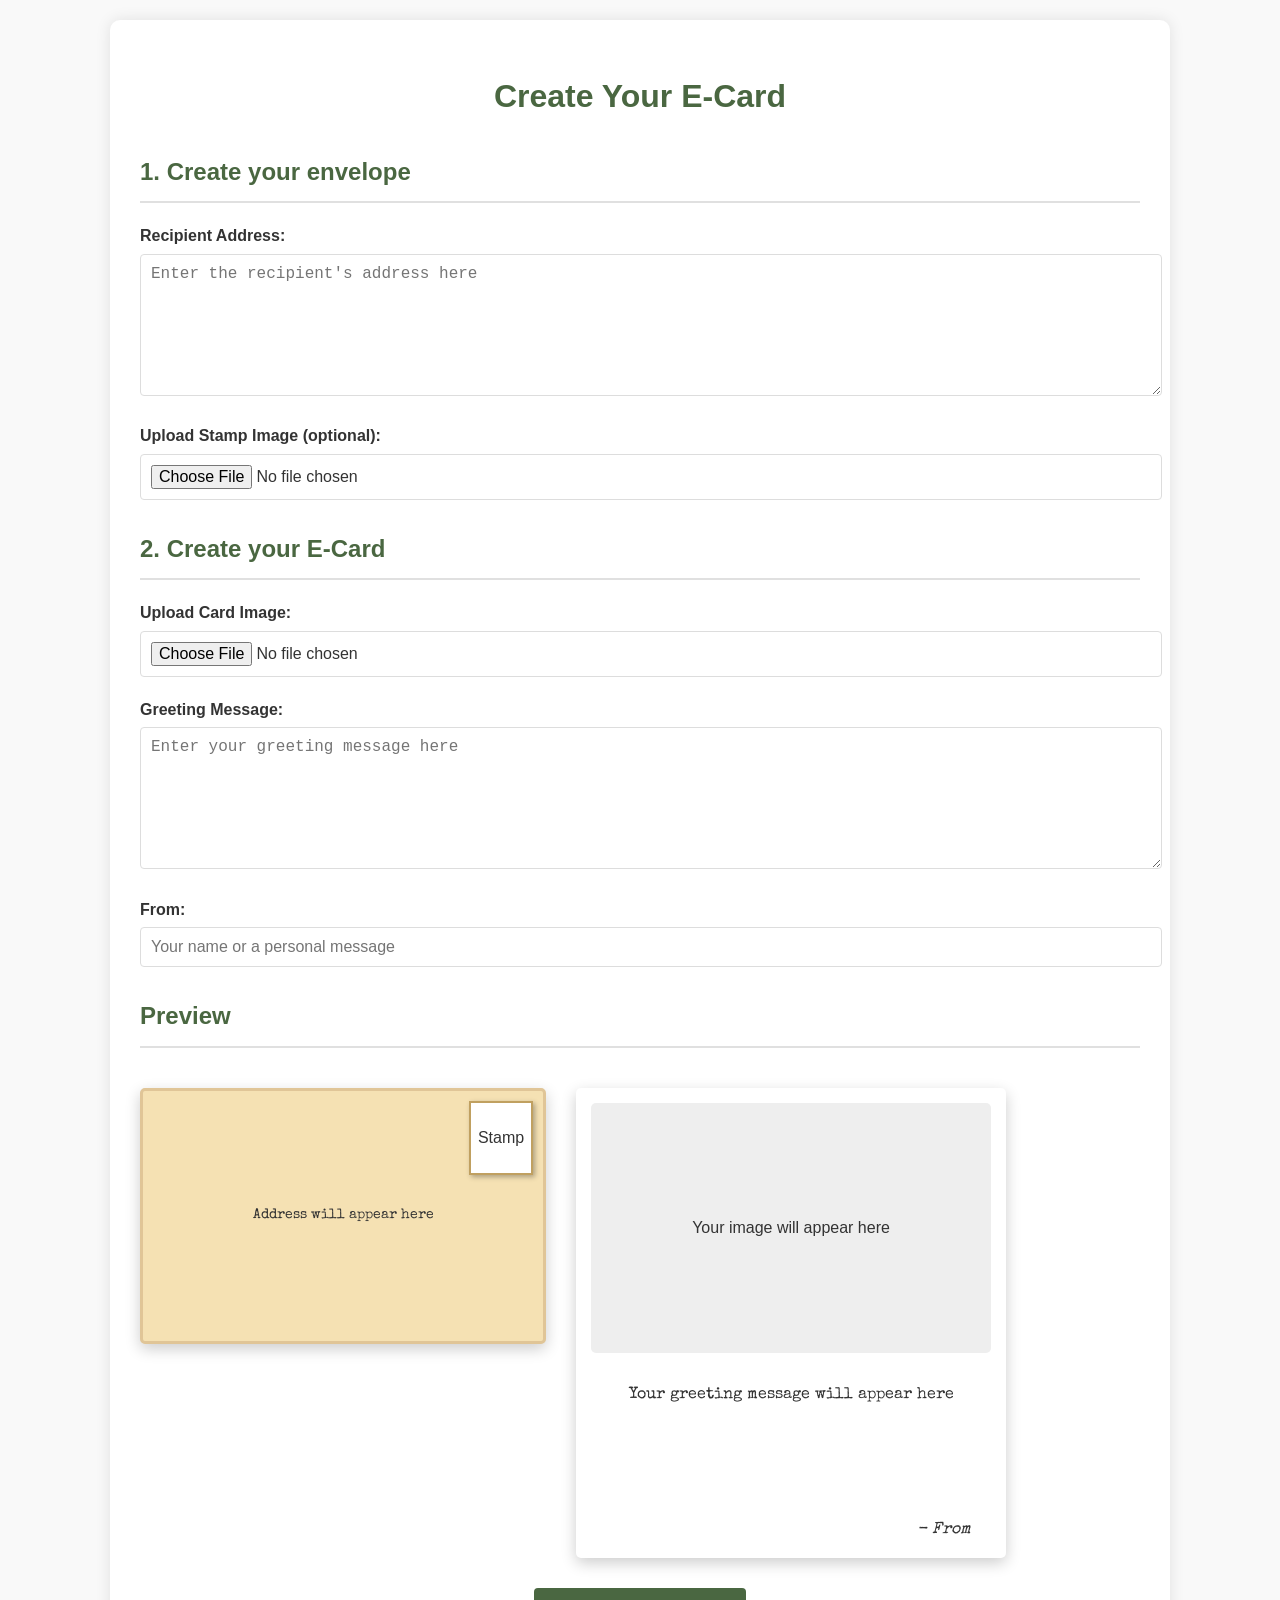
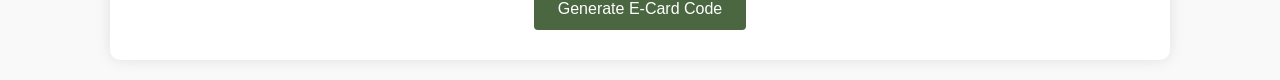
==== index.html @ e10616c2 "Add files via upload" ====
<!DOCTYPE html>
<html lang="en">

<head>
    <meta charset="UTF-8">
    <meta name="viewport" content="width=device-width, initial-scale=1.0">
    <title>Create Your E-Card</title>
    <link rel="stylesheet" href="styles.css">
    <link rel="manifest" href="manifest.json">
    <meta name="theme-color" content="#4a6741">
    <link rel="apple-touch-icon" href="icons/icon-192x192.png">
    <link rel="stylesheet" href="https://fonts.googleapis.com/css2?family=Special+Elite&display=swap">
</head>

<body>
    <div class="container">
        <h1>Create Your E-Card</h1>

        <div class="form-section">
            <h2>1. Create your envelope</h2>
            <div class="form-group">
                <label for="addressInput">Recipient Address:</label>
                <textarea id="addressInput" placeholder="Enter the recipient's address here"
                    oninput="updatePreview()"></textarea>
            </div>

            <div class="form-group">
                <label for="stampImage">Upload Stamp Image (optional):</label>
                <input type="file" id="stampImage" accept="image/*" onchange="previewStamp(event)">
            </div>
        </div>

        <div class="form-section">
            <h2>2. Create your E-Card</h2>
            <div class="form-group">
                <label for="cardImage">Upload Card Image:</label>
                <input type="file" id="cardImage" accept="image/*" onchange="previewCardImage(event)">
            </div>

            <div class="form-group">
                <label for="greetingMessage">Greeting Message:</label>
                <textarea id="greetingMessage" placeholder="Enter your greeting message here"
                    oninput="updatePreview()"></textarea>
            </div>

            <div class="form-group">
                <label for="fromMessage">From:</label>
                <input type="text" id="fromMessage" placeholder="Your name or a personal message"
                    oninput="updatePreview()">
            </div>
        </div>

        <div class="form-section">
            <h2>Preview</h2>
            <div class="preview-section">
                <div class="envelope-preview">
                    <div class="stamp-preview" id="stampPreviewContainer">
                        <span>Stamp</span>
                    </div>
                    <div class="preview-address" id="addressPreview">Address will appear here</div>
                </div>

                <div class="ecard-preview">
                    <div class="image-preview" id="imagePreviewContainer">
                        <span>Your image will appear here</span>
                    </div>
                    <div class="message-preview" id="messagePreview">Your greeting message will appear here</div>
                    <div class="from-preview" id="fromPreview">- From</div>
                </div>
            </div>
        </div>

        <div class="buttons">
            <button onclick="generateCode()">Generate E-Card Code</button>
        </div>

        <div id="finalOutput">
            <h2>Your E-Card Code</h2>
            <p>Copy the code below and save it as an HTML file to use your e-card:</p>
            <div class="code-box" id="codeOutput"></div>
            <button class="copy-button" onclick="copyCode()">Copy Code</button>
        </div>
    </div>

    <script src="script.js"></script>
    <script>
        if ('serviceWorker' in navigator) {
            window.addEventListener('load', () => {
                navigator.serviceWorker.register('./sw.js')
                    .then(reg => console.log('Service Worker registered'))
                    .catch(err => console.log('Service Worker registration failed', err));
            });
        }
    </script>
</body>

</html>
---- styles.css ----
body {
    font-family: Arial, sans-serif;
    line-height: 1.6;
    margin: 0;
    padding: 20px;
    background-color: #f9f9f9;
    color: #333;
}

.container {
    max-width: 1000px;
    margin: 0 auto;
    background-color: #fff;
    padding: 30px;
    border-radius: 10px;
    box-shadow: 0 0 15px rgba(0, 0, 0, 0.1);
}

h1 {
    text-align: center;
    color: #4a6741;
    margin-bottom: 30px;
}

.form-section {
    margin-bottom: 30px;
}

.form-section h2 {
    border-bottom: 2px solid #e0e0e0;
    padding-bottom: 10px;
    color: #4a6741;
}

.form-group {
    margin-bottom: 20px;
}

label {
    display: block;
    margin-bottom: 5px;
    font-weight: bold;
}

input[type="text"],
input[type="file"],
textarea {
    width: 100%;
    padding: 10px;
    border: 1px solid #ddd;
    border-radius: 4px;
    font-size: 16px;
}

textarea {
    height: 120px;
    resize: vertical;
}

.preview-section {
    display: flex;
    flex-wrap: wrap;
    gap: 30px;
    margin-top: 40px;
    align-items: flex-start;
}

.envelope-preview {
    width: 400px;
    height: 250px;
    position: relative;
    background-color: #f5e1b3;
    border-radius: 5px;
    box-shadow: 0 5px 15px rgba(0, 0, 0, 0.2);
    border: 3px solid #e0c597;
    overflow: hidden;
}

.preview-address {
    position: absolute;
    left: 50%;
    top: 50%;
    transform: translate(-50%, -50%);
    text-align: center;
    font-family: 'Special Elite', cursive;
    font-size: 14px;
    color: #333;
    line-height: 1.4;
    max-width: 80%;
}

.stamp-preview {
    position: absolute;
    top: 10px;
    right: 10px;
    width: 60px;
    height: 70px;
    border: 2px solid #c0a060;
    box-shadow: 2px 2px 5px rgba(0, 0, 0, 0.3);
    background-color: #fff;
    display: flex;
    justify-content: center;
    align-items: center;
    overflow: hidden;
}

.stamp-preview img {
    width: 100%;
    height: 100%;
    object-fit: cover;
}

.ecard-preview {
    width: 400px;
    background-color: #fff;
    border-radius: 5px;
    box-shadow: 0 5px 15px rgba(0, 0, 0, 0.2);
    padding: 15px;
}

.image-preview {
    width: 100%;
    height: 250px;
    background-color: #eee;
    display: flex;
    justify-content: center;
    align-items: center;
    margin-bottom: 15px;
    border-radius: 5px;
    overflow: hidden;
}

.image-preview img {
    max-width: 100%;
    max-height: 100%;
    object-fit: contain;
}

.message-preview {
    font-family: 'Special Elite', cursive;
    padding: 15px;
    min-height: 120px;
    text-align: center;
}

.from-preview {
    font-family: 'Special Elite', cursive;
    text-align: right;
    padding-right: 20px;
    font-style: italic;
}

.buttons {
    text-align: center;
    margin-top: 30px;
}

button {
    background-color: #4a6741;
    color: white;
    border: none;
    padding: 12px 24px;
    font-size: 16px;
    border-radius: 4px;
    cursor: pointer;
    transition: background-color 0.3s;
}

button:hover {
    background-color: #3a5331;
}

#finalOutput {
    display: none;
    margin-top: 40px;
    padding: 20px;
    background-color: #f0f0f0;
    border-radius: 5px;
}

.code-box {
    background-color: #f8f8f8;
    border: 1px solid #ddd;
    border-radius: 4px;
    padding: 15px;
    margin-top: 15px;
    overflow-x: auto;
    font-family: monospace;
    white-space: pre-wrap;
}

.copy-button {
    background-color: #6c757d;
    margin-top: 10px;
}

@media (max-width:768px) {
    .preview-section {
        flex-direction: column;
        align-items: center;
    }

    .envelope-preview,
    .ecard-preview {
        width: 100%;
        max-width: 400px;
    }
}
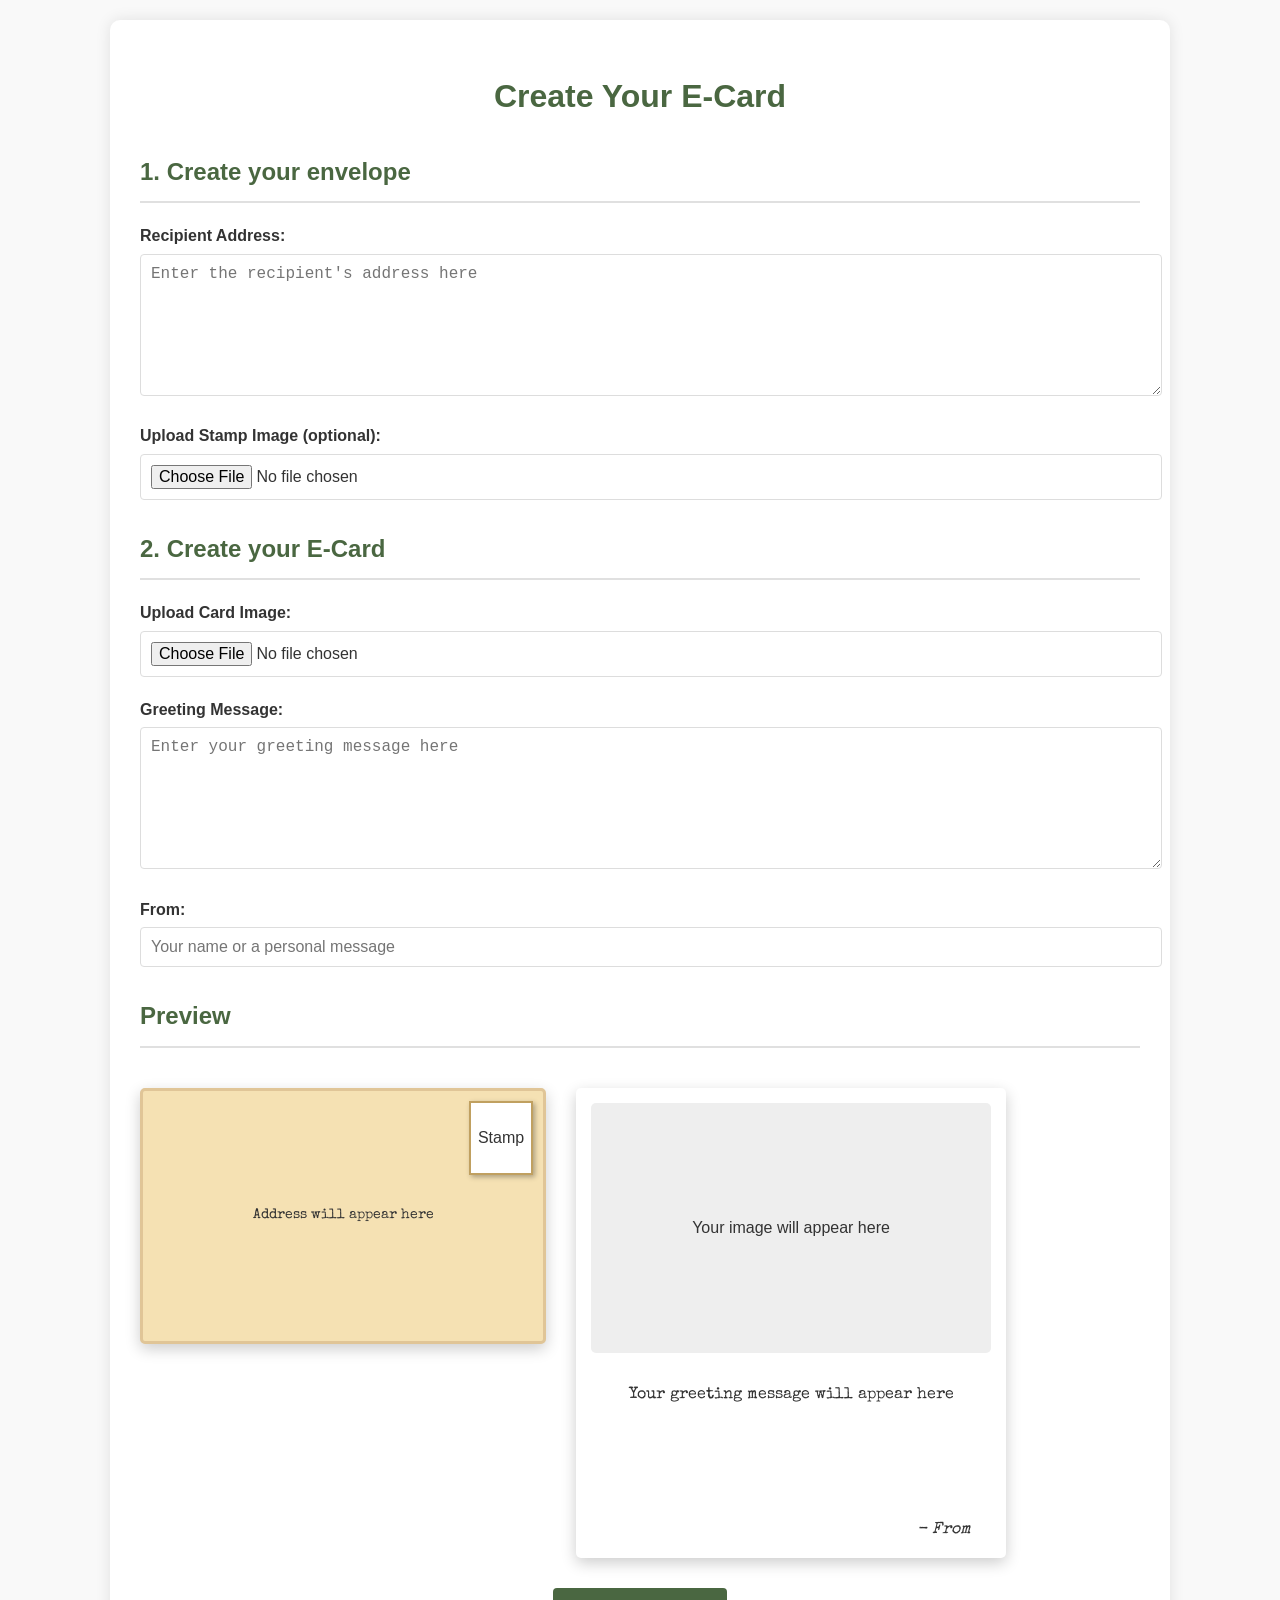
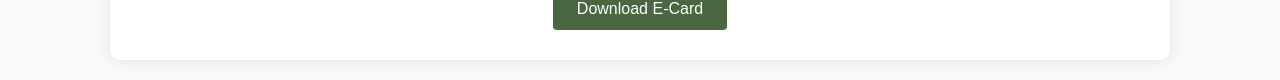
==== commit d1a75a51: "Add files via upload" ====
--- a/index.html
+++ b/index.html
@@ -1,97 +1,68 @@
 <!DOCTYPE html>
 <html lang="en">
-
 <head>
     <meta charset="UTF-8">
     <meta name="viewport" content="width=device-width, initial-scale=1.0">
-    <title>Create Your E-Card</title>
+    <title>E-Card Creator</title>
+    <meta name="theme-color" content="#4a6741">
+    <link rel="manifest" href="./manifest.json">
+    <link rel="stylesheet" href="https://fonts.googleapis.com/css2?family=Special+Elite&display=swap">
     <link rel="stylesheet" href="styles.css">
-    <link rel="manifest" href="manifest.json">
-    <meta name="theme-color" content="#4a6741">
-    <link rel="apple-touch-icon" href="icons/icon-192x192.png">
-    <link rel="stylesheet" href="https://fonts.googleapis.com/css2?family=Special+Elite&display=swap">
 </head>
-
 <body>
     <div class="container">
         <h1>Create Your E-Card</h1>
-
         <div class="form-section">
             <h2>1. Create your envelope</h2>
             <div class="form-group">
                 <label for="addressInput">Recipient Address:</label>
-                <textarea id="addressInput" placeholder="Enter the recipient's address here"
-                    oninput="updatePreview()"></textarea>
+                <textarea id="addressInput" placeholder="Enter the recipient's address here" oninput="updatePreview()"></textarea>
             </div>
-
             <div class="form-group">
                 <label for="stampImage">Upload Stamp Image (optional):</label>
                 <input type="file" id="stampImage" accept="image/*" onchange="previewStamp(event)">
             </div>
         </div>
-
         <div class="form-section">
             <h2>2. Create your E-Card</h2>
             <div class="form-group">
                 <label for="cardImage">Upload Card Image:</label>
                 <input type="file" id="cardImage" accept="image/*" onchange="previewCardImage(event)">
             </div>
-
             <div class="form-group">
                 <label for="greetingMessage">Greeting Message:</label>
-                <textarea id="greetingMessage" placeholder="Enter your greeting message here"
-                    oninput="updatePreview()"></textarea>
+                <textarea id="greetingMessage" placeholder="Enter your greeting message here" oninput="updatePreview()"></textarea>
             </div>
-
             <div class="form-group">
                 <label for="fromMessage">From:</label>
-                <input type="text" id="fromMessage" placeholder="Your name or a personal message"
-                    oninput="updatePreview()">
+                <input type="text" id="fromMessage" placeholder="Your name or a personal message" oninput="updatePreview()">
             </div>
         </div>
-
         <div class="form-section">
             <h2>Preview</h2>
             <div class="preview-section">
                 <div class="envelope-preview">
-                    <div class="stamp-preview" id="stampPreviewContainer">
-                        <span>Stamp</span>
-                    </div>
+                    <div class="stamp-preview" id="stampPreviewContainer"><span>Stamp</span></div>
                     <div class="preview-address" id="addressPreview">Address will appear here</div>
                 </div>
-
                 <div class="ecard-preview">
-                    <div class="image-preview" id="imagePreviewContainer">
-                        <span>Your image will appear here</span>
-                    </div>
+                    <div class="image-preview" id="imagePreviewContainer"><span>Your image will appear here</span></div>
                     <div class="message-preview" id="messagePreview">Your greeting message will appear here</div>
                     <div class="from-preview" id="fromPreview">- From</div>
                 </div>
             </div>
         </div>
-
         <div class="buttons">
-            <button onclick="generateCode()">Generate E-Card Code</button>
-        </div>
-
-        <div id="finalOutput">
-            <h2>Your E-Card Code</h2>
-            <p>Copy the code below and save it as an HTML file to use your e-card:</p>
-            <div class="code-box" id="codeOutput"></div>
-            <button class="copy-button" onclick="copyCode()">Copy Code</button>
+            <button onclick="generateDownloadableCard()">Download E-Card</button>
         </div>
     </div>
-
     <script src="script.js"></script>
     <script>
         if ('serviceWorker' in navigator) {
             window.addEventListener('load', () => {
-                navigator.serviceWorker.register('./sw.js')
-                    .then(reg => console.log('Service Worker registered'))
-                    .catch(err => console.log('Service Worker registration failed', err));
+                navigator.serviceWorker.register('./sw.js');
             });
         }
     </script>
 </body>
-
 </html>
--- a/styles.css
+++ b/styles.css
@@ -4,7 +4,7 @@
     margin: 0;
     padding: 20px;
     background-color: #f9f9f9;
-    color: #333;
+    color: #333
 }
 
 .container {
@@ -13,48 +13,48 @@
     background-color: #fff;
     padding: 30px;
     border-radius: 10px;
-    box-shadow: 0 0 15px rgba(0, 0, 0, 0.1);
+    box-shadow: 0 0 15px rgba(0, 0, 0, .1)
 }
 
 h1 {
     text-align: center;
     color: #4a6741;
-    margin-bottom: 30px;
+    margin-bottom: 30px
 }
 
 .form-section {
-    margin-bottom: 30px;
+    margin-bottom: 30px
 }
 
 .form-section h2 {
     border-bottom: 2px solid #e0e0e0;
     padding-bottom: 10px;
-    color: #4a6741;
+    color: #4a6741
 }
 
 .form-group {
-    margin-bottom: 20px;
+    margin-bottom: 20px
 }
 
 label {
     display: block;
     margin-bottom: 5px;
-    font-weight: bold;
+    font-weight: 700
 }
 
-input[type="text"],
-input[type="file"],
+input[type=text],
+input[type=file],
 textarea {
     width: 100%;
     padding: 10px;
     border: 1px solid #ddd;
     border-radius: 4px;
-    font-size: 16px;
+    font-size: 16px
 }
 
 textarea {
     height: 120px;
-    resize: vertical;
+    resize: vertical
 }
 
 .preview-section {
@@ -62,7 +62,7 @@
     flex-wrap: wrap;
     gap: 30px;
     margin-top: 40px;
-    align-items: flex-start;
+    align-items: flex-start
 }
 
 .envelope-preview {
@@ -71,9 +71,9 @@
     position: relative;
     background-color: #f5e1b3;
     border-radius: 5px;
-    box-shadow: 0 5px 15px rgba(0, 0, 0, 0.2);
+    box-shadow: 0 5px 15px rgba(0, 0, 0, .2);
     border: 3px solid #e0c597;
-    overflow: hidden;
+    overflow: hidden
 }
 
 .preview-address {
@@ -86,7 +86,7 @@
     font-size: 14px;
     color: #333;
     line-height: 1.4;
-    max-width: 80%;
+    max-width: 80%
 }
 
 .stamp-preview {
@@ -96,26 +96,26 @@
     width: 60px;
     height: 70px;
     border: 2px solid #c0a060;
-    box-shadow: 2px 2px 5px rgba(0, 0, 0, 0.3);
+    box-shadow: 2px 2px 5px rgba(0, 0, 0, .3);
     background-color: #fff;
     display: flex;
     justify-content: center;
     align-items: center;
-    overflow: hidden;
+    overflow: hidden
 }
 
 .stamp-preview img {
     width: 100%;
     height: 100%;
-    object-fit: cover;
+    object-fit: cover
 }
 
 .ecard-preview {
     width: 400px;
     background-color: #fff;
     border-radius: 5px;
-    box-shadow: 0 5px 15px rgba(0, 0, 0, 0.2);
-    padding: 15px;
+    box-shadow: 0 5px 15px rgba(0, 0, 0, .2);
+    padding: 15px
 }
 
 .image-preview {
@@ -127,82 +127,58 @@
     align-items: center;
     margin-bottom: 15px;
     border-radius: 5px;
-    overflow: hidden;
+    overflow: hidden
 }
 
 .image-preview img {
     max-width: 100%;
     max-height: 100%;
-    object-fit: contain;
+    object-fit: contain
 }
 
 .message-preview {
     font-family: 'Special Elite', cursive;
     padding: 15px;
     min-height: 120px;
-    text-align: center;
+    text-align: center
 }
 
 .from-preview {
     font-family: 'Special Elite', cursive;
     text-align: right;
     padding-right: 20px;
-    font-style: italic;
+    font-style: italic
 }
 
 .buttons {
     text-align: center;
-    margin-top: 30px;
+    margin-top: 30px
 }
 
 button {
     background-color: #4a6741;
-    color: white;
+    color: #fff;
     border: none;
     padding: 12px 24px;
     font-size: 16px;
     border-radius: 4px;
     cursor: pointer;
-    transition: background-color 0.3s;
+    transition: background-color .3s
 }
 
 button:hover {
-    background-color: #3a5331;
+    background-color: #3a5331
 }
 
-#finalOutput {
-    display: none;
-    margin-top: 40px;
-    padding: 20px;
-    background-color: #f0f0f0;
-    border-radius: 5px;
-}
-
-.code-box {
-    background-color: #f8f8f8;
-    border: 1px solid #ddd;
-    border-radius: 4px;
-    padding: 15px;
-    margin-top: 15px;
-    overflow-x: auto;
-    font-family: monospace;
-    white-space: pre-wrap;
-}
-
-.copy-button {
-    background-color: #6c757d;
-    margin-top: 10px;
-}
-
-@media (max-width:768px) {
+@media (max-width:900px) {
     .preview-section {
         flex-direction: column;
-        align-items: center;
+        align-items: center
     }
 
     .envelope-preview,
     .ecard-preview {
         width: 100%;
-        max-width: 400px;
+        max-width: 400px
     }
 }
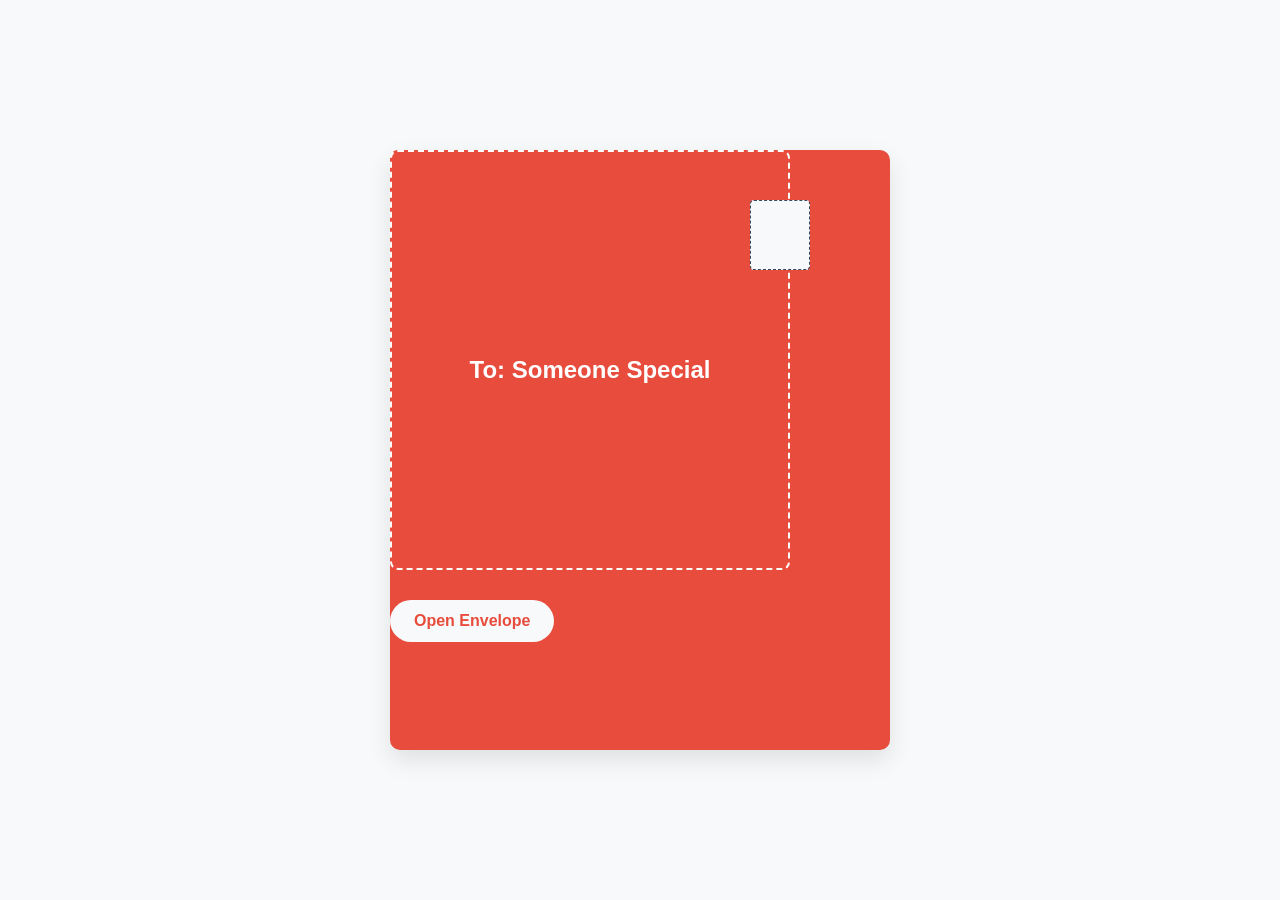
==== commit 5d7b07bf: "new2" ====
--- a/index.html
+++ b/index.html
@@ -3,65 +3,118 @@
 <head>
     <meta charset="UTF-8">
     <meta name="viewport" content="width=device-width, initial-scale=1.0">
-    <title>E-Card Creator</title>
-    <meta name="theme-color" content="#4a6741">
-    <link rel="manifest" href="./manifest.json">
-    <link rel="stylesheet" href="https://fonts.googleapis.com/css2?family=Special+Elite&display=swap">
+    <title>E-Card Greeting</title>
     <link rel="stylesheet" href="styles.css">
+    <link rel="manifest" href="manifest.json">
+    <meta name="theme-color" content="#f8f9fa">
+    <link rel="icon" href="images/icon-192x192.png">
 </head>
 <body>
     <div class="container">
-        <h1>Create Your E-Card</h1>
-        <div class="form-section">
-            <h2>1. Create your envelope</h2>
-            <div class="form-group">
-                <label for="addressInput">Recipient Address:</label>
-                <textarea id="addressInput" placeholder="Enter the recipient's address here" oninput="updatePreview()"></textarea>
+        <div class="card-container">
+            <!-- Envelope Front -->
+            <div class="envelope-front active">
+                <div class="envelope-design">
+                    <div class="stamp"></div>
+                    <div class="address-lines">
+                        <span>To: Someone Special</span>
+                    </div>
+                </div>
+                <button class="envelope-btn">Open Envelope</button>
             </div>
-            <div class="form-group">
-                <label for="stampImage">Upload Stamp Image (optional):</label>
-                <input type="file" id="stampImage" accept="image/*" onchange="previewStamp(event)">
+
+            <!-- Envelope Back (flipped) -->
+            <div class="envelope-back">
+                <div class="envelope-flap"></div>
+                <div class="envelope-content">
+                    <div class="letter">
+                        <button class="open-card-btn">Open Card</button>
+                    </div>
+                </div>
             </div>
-        </div>
-        <div class="form-section">
-            <h2>2. Create your E-Card</h2>
-            <div class="form-group">
-                <label for="cardImage">Upload Card Image:</label>
-                <input type="file" id="cardImage" accept="image/*" onchange="previewCardImage(event)">
+
+            <!-- Card Pages -->
+            <div class="card-pages">
+                <div class="card-page page-1 active">
+                    <h1>Happy Greetings!</h1>
+                    <p class="card-text">I wanted to send you something special...</p>
+                    <button class="next-btn">Next</button>
+                </div>
+                <div class="card-page page-2">
+                    <p class="card-text">I appreciate you more than words can say...</p>
+                    <div class="heart-animation"></div>
+                    <button class="next-btn">Next</button>
+                    <button class="prev-btn">Previous</button>
+                </div>
+                <div class="card-page page-3">
+                    <h2>Wishing you the very best!</h2>
+                    <p class="card-text">May your day be filled with joy and happiness.</p>
+                    <p class="signature">With love,<br>Me</p>
+                    <button class="customize-btn">Customize this Card</button>
+                    <button class="prev-btn">Previous</button>
+                    <button class="restart-btn">Start Over</button>
+                </div>
             </div>
-            <div class="form-group">
-                <label for="greetingMessage">Greeting Message:</label>
-                <textarea id="greetingMessage" placeholder="Enter your greeting message here" oninput="updatePreview()"></textarea>
-            </div>
-            <div class="form-group">
-                <label for="fromMessage">From:</label>
-                <input type="text" id="fromMessage" placeholder="Your name or a personal message" oninput="updatePreview()">
-            </div>
-        </div>
-        <div class="form-section">
-            <h2>Preview</h2>
-            <div class="preview-section">
-                <div class="envelope-preview">
-                    <div class="stamp-preview" id="stampPreviewContainer"><span>Stamp</span></div>
-                    <div class="preview-address" id="addressPreview">Address will appear here</div>
+
+            <!-- Customization Form -->
+            <div class="customization-form">
+                <h2>Customize Your Card</h2>
+                <div class="form-group">
+                    <label for="recipient">Recipient Name:</label>
+                    <input type="text" id="recipient" placeholder="Someone Special">
                 </div>
-                <div class="ecard-preview">
-                    <div class="image-preview" id="imagePreviewContainer"><span>Your image will appear here</span></div>
-                    <div class="message-preview" id="messagePreview">Your greeting message will appear here</div>
-                    <div class="from-preview" id="fromPreview">- From</div>
+                <div class="form-group">
+                    <label for="message">Custom Message:</label>
+                    <textarea id="message" placeholder="Enter your personal message here..."></textarea>
+                </div>
+                <div class="form-group">
+                    <label for="sender">From:</label>
+                    <input type="text" id="sender" placeholder="Your Name">
+                </div>
+                <div class="form-group">
+                    <label>Card Theme:</label>
+                    <select id="theme">
+                        <option value="default">Default</option>
+                        <option value="birthday">Birthday</option>
+                        <option value="holiday">Holiday</option>
+                        <option value="thank-you">Thank You</option>
+                    </select>
+                </div>
+                <div class="button-group">
+                    <button class="save-btn">Save Card</button>
+                    <button class="share-btn">Share Card</button>
+                    <button class="cancel-btn">Cancel</button>
                 </div>
             </div>
         </div>
-        <div class="buttons">
-            <button onclick="generateDownloadableCard()">Download E-Card</button>
+    </div>
+
+    <!-- Share Modal -->
+    <div class="share-modal">
+        <div class="modal-content">
+            <span class="close-modal">&times;</span>
+            <h2>Share Your E-Card</h2>
+            <p>Copy the link below to share your custom card:</p>
+            <div class="share-link-container">
+                <input type="text" id="share-link" readonly>
+                <button id="copy-link">Copy</button>
+            </div>
+            <div class="social-share">
+                <button class="social-btn whatsapp">WhatsApp</button>
+                <button class="social-btn email">Email</button>
+                <button class="social-btn facebook">Facebook</button>
+                <button class="social-btn twitter">Twitter</button>
+            </div>
         </div>
     </div>
-    <script src="script.js"></script>
+
+    <script src="app.js"></script>
     <script>
+        // Register service worker for PWA
         if ('serviceWorker' in navigator) {
-            window.addEventListener('load', () => {
-                navigator.serviceWorker.register('./sw.js');
-            });
+            navigator.serviceWorker.register('sw.js')
+                .then(reg => console.log('Service Worker registered', reg))
+                .catch(err => console.log('Service Worker registration failed', err));
         }
     </script>
 </body>
--- a/styles.css
+++ b/styles.css
@@ -1,184 +1,549 @@
+/* General Styles */
+* {
+    margin: 0;
+    padding: 0;
+    box-sizing: border-box;
+    font-family: 'Arial', sans-serif;
+}
+
 body {
-    font-family: Arial, sans-serif;
+    background-color: #f8f9fa;
+    display: flex;
+    justify-content: center;
+    align-items: center;
+    min-height: 100vh;
+    overflow: hidden;
+}
+
+.container {
+    width: 100%;
+    max-width: 1200px;
+    padding: 20px;
+    position: relative;
+}
+
+.card-container {
+    position: relative;
+    width: 100%;
+    max-width: 500px;
+    height: 600px;
+    margin: 0 auto;
+    perspective: 1500px;
+}
+
+/* Envelope Styles */
+.envelope-front, .envelope-back {
+    position: absolute;
+    width: 100%;
+    height: 100%;
+    background-color: #f5f5f5;
+    border-radius: 10px;
+    box-shadow: 0 10px 25px rgba(0, 0, 0, 0.1);
+    backface-visibility: hidden;
+    transition: transform 1s ease-in-out;
+    display: none;
+}
+
+.envelope-front.active, .envelope-back.active {
+    display: block;
+}
+
+.envelope-front {
+    background-color: #e74c3c;
+    display: flex;
+    flex-direction: column;
+    justify-content: center;
+    align-items: center;
+    z-index: 10;
+}
+
+.envelope-front.flip {
+    transform: rotateY(180deg);
+}
+
+.envelope-back {
+    transform: rotateY(180deg);
+    background-color: #c0392b;
+}
+
+.envelope-back.flip {
+    transform: rotateY(0);
+}
+
+.envelope-design {
+    width: 80%;
+    height: 70%;
+    background-color: #e74c3c;
+    border: 2px dashed #ffffff;
+    border-radius: 8px;
+    display: flex;
+    flex-direction: column;
+    justify-content: center;
+    align-items: center;
+    padding: 20px;
+    color: white;
+}
+
+.stamp {
+    position: absolute;
+    top: 50px;
+    right: 80px;
+    width: 60px;
+    height: 70px;
+    background-color: #f8f9fa;
+    border: 1px dashed #34495e;
+    border-radius: 4px;
+}
+
+.address-lines {
+    text-align: center;
+    margin-top: 20px;
+    font-size: 24px;
+    font-weight: bold;
+    color: white;
+}
+
+.envelope-btn {
+    margin-top: 30px;
+    padding: 12px 24px;
+    background-color: #f8f9fa;
+    color: #e74c3c;
+    border: none;
+    border-radius: 30px;
+    font-size: 16px;
+    font-weight: bold;
+    cursor: pointer;
+    transition: all 0.3s ease;
+}
+
+.envelope-btn:hover {
+    background-color: #ffffff;
+    transform: scale(1.05);
+}
+
+.envelope-flap {
+    position: absolute;
+    top: 0;
+    left: 0;
+    width: 100%;
+    height: 40%;
+    background-color: #c0392b;
+    clip-path: polygon(0 0, 100% 0, 50% 100%);
+    transform-origin: top;
+    transition: transform 1s ease;
+}
+
+.envelope-flap.open {
+    transform: rotateX(180deg);
+}
+
+.envelope-content {
+    position: absolute;
+    top: 50%;
+    left: 50%;
+    transform: translate(-50%, -50%);
+    width: 90%;
+    height: 80%;
+    display: flex;
+    justify-content: center;
+    align-items: center;
+}
+
+.letter {
+    width: 90%;
+    height: 90%;
+    background-color: white;
+    display: flex;
+    justify-content: center;
+    align-items: center;
+    transition: transform 0.5s ease;
+    transform: translateY(0);
+}
+
+.letter.pull-out {
+    transform: translateY(-50px);
+}
+
+.open-card-btn {
+    padding: 12px 24px;
+    background-color: #3498db;
+    color: white;
+    border: none;
+    border-radius: 30px;
+    font-size: 16px;
+    font-weight: bold;
+    cursor: pointer;
+    transition: all 0.3s ease;
+}
+
+.open-card-btn:hover {
+    background-color: #2980b9;
+}
+
+/* Card Pages Styles */
+.card-pages {
+    position: absolute;
+    width: 100%;
+    height: 100%;
+    display: none;
+    transition: transform 0.5s ease;
+}
+
+.card-pages.active {
+    display: block;
+}
+
+.card-page {
+    position: absolute;
+    width: 100%;
+    height: 100%;
+    background-color: white;
+    border-radius: 10px;
+    box-shadow: 0 10px 25px rgba(0, 0, 0, 0.1);
+    padding: 40px;
+    display: none;
+    flex-direction: column;
+    justify-content: center;
+    align-items: center;
+    text-align: center;
+}
+
+.card-page.active {
+    display: flex;
+}
+
+.card-page h1 {
+    font-size: 32px;
+    color: #3498db;
+    margin-bottom: 30px;
+}
+
+.card-page h2 {
+    font-size: 28px;
+    color: #3498db;
+    margin-bottom: 20px;
+}
+
+.card-text {
+    font-size: 20px;
+    color: #34495e;
     line-height: 1.6;
-    margin: 0;
-    padding: 20px;
-    background-color: #f9f9f9;
-    color: #333
-}
-
-.container {
-    max-width: 1000px;
-    margin: 0 auto;
-    background-color: #fff;
+    margin-bottom: 30px;
+}
+
+.signature {
+    font-family: 'Brush Script MT', cursive;
+    font-size: 24px;
+    color: #34495e;
+    margin-top: 40px;
+    align-self: flex-end;
+}
+
+.next-btn, .prev-btn, .restart-btn, .customize-btn {
+    padding: 10px 20px;
+    background-color: #3498db;
+    color: white;
+    border: none;
+    border-radius: 30px;
+    font-size: 16px;
+    margin: 10px;
+    cursor: pointer;
+    transition: all 0.3s ease;
+}
+
+.next-btn:hover, .prev-btn:hover, .restart-btn:hover, .customize-btn:hover {
+    background-color: #2980b9;
+}
+
+.heart-animation {
+    width: 100px;
+    height: 100px;
+    background-color: #e74c3c;
+    position: relative;
+    margin: 20px auto;
+    transform: rotate(45deg);
+    animation: heartbeat 1.5s infinite;
+}
+
+.heart-animation:before, .heart-animation:after {
+    content: "";
+    width: 100px;
+    height: 100px;
+    background-color: #e74c3c;
+    border-radius: 50%;
+    position: absolute;
+}
+
+.heart-animation:before {
+    top: -50px;
+    left: 0;
+}
+
+.heart-animation:after {
+    top: 0;
+    left: -50px;
+}
+
+@keyframes heartbeat {
+    0% { transform: rotate(45deg) scale(1); }
+    25% { transform: rotate(45deg) scale(1.1); }
+    50% { transform: rotate(45deg) scale(1); }
+    75% { transform: rotate(45deg) scale(1.1); }
+    100% { transform: rotate(45deg) scale(1); }
+}
+
+/* Customization Form Styles */
+.customization-form {
+    position: absolute;
+    width: 100%;
+    height: 100%;
+    background-color: white;
+    border-radius: 10px;
+    box-shadow: 0 10px 25px rgba(0, 0, 0, 0.1);
+    padding: 30px;
+    display: none;
+    flex-direction: column;
+    overflow-y: auto;
+}
+
+.customization-form.active {
+    display: flex;
+}
+
+.customization-form h2 {
+    font-size: 24px;
+    color: #3498db;
+    margin-bottom: 20px;
+    text-align: center;
+}
+
+.form-group {
+    margin-bottom: 20px;
+}
+
+.form-group label {
+    display: block;
+    font-size: 16px;
+    color: #34495e;
+    margin-bottom: 8px;
+}
+
+.form-group input, .form-group textarea, .form-group select {
+    width: 100%;
+    padding: 10px;
+    border: 1px solid #bdc3c7;
+    border-radius: 5px;
+    font-size: 16px;
+}
+
+.form-group textarea {
+    height: 100px;
+    resize: vertical;
+}
+
+.button-group {
+    display: flex;
+    justify-content: center;
+    flex-wrap: wrap;
+    margin-top: 20px;
+}
+
+.save-btn, .share-btn, .cancel-btn {
+    padding: 10px 20px;
+    color: white;
+    border: none;
+    border-radius: 30px;
+    font-size: 16px;
+    margin: 10px;
+    cursor: pointer;
+    transition: all 0.3s ease;
+}
+
+.save-btn {
+    background-color: #27ae60;
+}
+
+.share-btn {
+    background-color: #3498db;
+}
+
+.cancel-btn {
+    background-color: #e74c3c;
+}
+
+.save-btn:hover {
+    background-color: #219653;
+}
+
+.share-btn:hover {
+    background-color: #2980b9;
+}
+
+.cancel-btn:hover {
+    background-color: #c0392b;
+}
+
+/* Share Modal Styles */
+.share-modal {
+    display: none;
+    position: fixed;
+    top: 0;
+    left: 0;
+    width: 100%;
+    height: 100%;
+    background-color: rgba(0, 0, 0, 0.7);
+    z-index: 100;
+    justify-content: center;
+    align-items: center;
+}
+
+.share-modal.active {
+    display: flex;
+}
+
+.modal-content {
+    background-color: white;
     padding: 30px;
     border-radius: 10px;
-    box-shadow: 0 0 15px rgba(0, 0, 0, .1)
-}
-
-h1 {
-    text-align: center;
-    color: #4a6741;
-    margin-bottom: 30px
-}
-
-.form-section {
-    margin-bottom: 30px
-}
-
-.form-section h2 {
-    border-bottom: 2px solid #e0e0e0;
-    padding-bottom: 10px;
-    color: #4a6741
-}
-
-.form-group {
-    margin-bottom: 20px
-}
-
-label {
-    display: block;
-    margin-bottom: 5px;
-    font-weight: 700
-}
-
-input[type=text],
-input[type=file],
-textarea {
-    width: 100%;
+    max-width: 500px;
+    width: 90%;
+    position: relative;
+}
+
+.close-modal {
+    position: absolute;
+    top: 10px;
+    right: 15px;
+    font-size: 24px;
+    cursor: pointer;
+    color: #34495e;
+}
+
+.share-link-container {
+    display: flex;
+    margin: 20px 0;
+}
+
+#share-link {
+    flex-grow: 1;
     padding: 10px;
-    border: 1px solid #ddd;
-    border-radius: 4px;
-    font-size: 16px
-}
-
-textarea {
-    height: 120px;
-    resize: vertical
-}
-
-.preview-section {
-    display: flex;
+    border: 1px solid #bdc3c7;
+    border-radius: 5px 0 0 5px;
+    font-size: 16px;
+}
+
+#copy-link {
+    padding: 10px 15px;
+    background-color: #3498db;
+    color: white;
+    border: none;
+    border-radius: 0 5px 5px 0;
+    cursor: pointer;
+}
+
+.social-share {
+    display: flex;
+    justify-content: center;
     flex-wrap: wrap;
-    gap: 30px;
-    margin-top: 40px;
-    align-items: flex-start
-}
-
-.envelope-preview {
-    width: 400px;
-    height: 250px;
-    position: relative;
-    background-color: #f5e1b3;
+    margin-top: 20px;
+}
+
+.social-btn {
+    padding: 10px 15px;
+    color: white;
+    border: none;
     border-radius: 5px;
-    box-shadow: 0 5px 15px rgba(0, 0, 0, .2);
-    border: 3px solid #e0c597;
-    overflow: hidden
-}
-
-.preview-address {
-    position: absolute;
-    left: 50%;
-    top: 50%;
-    transform: translate(-50%, -50%);
-    text-align: center;
-    font-family: 'Special Elite', cursive;
+    margin: 5px;
+    cursor: pointer;
     font-size: 14px;
-    color: #333;
-    line-height: 1.4;
-    max-width: 80%
-}
-
-.stamp-preview {
-    position: absolute;
-    top: 10px;
-    right: 10px;
-    width: 60px;
-    height: 70px;
-    border: 2px solid #c0a060;
-    box-shadow: 2px 2px 5px rgba(0, 0, 0, .3);
-    background-color: #fff;
-    display: flex;
-    justify-content: center;
-    align-items: center;
-    overflow: hidden
-}
-
-.stamp-preview img {
-    width: 100%;
-    height: 100%;
-    object-fit: cover
-}
-
-.ecard-preview {
-    width: 400px;
-    background-color: #fff;
-    border-radius: 5px;
-    box-shadow: 0 5px 15px rgba(0, 0, 0, .2);
-    padding: 15px
-}
-
-.image-preview {
-    width: 100%;
-    height: 250px;
-    background-color: #eee;
-    display: flex;
-    justify-content: center;
-    align-items: center;
-    margin-bottom: 15px;
-    border-radius: 5px;
-    overflow: hidden
-}
-
-.image-preview img {
-    max-width: 100%;
-    max-height: 100%;
-    object-fit: contain
-}
-
-.message-preview {
-    font-family: 'Special Elite', cursive;
-    padding: 15px;
-    min-height: 120px;
-    text-align: center
-}
-
-.from-preview {
-    font-family: 'Special Elite', cursive;
-    text-align: right;
-    padding-right: 20px;
-    font-style: italic
-}
-
-.buttons {
-    text-align: center;
-    margin-top: 30px
-}
-
-button {
-    background-color: #4a6741;
-    color: #fff;
-    border: none;
-    padding: 12px 24px;
-    font-size: 16px;
-    border-radius: 4px;
-    cursor: pointer;
-    transition: background-color .3s
-}
-
-button:hover {
-    background-color: #3a5331
-}
-
-@media (max-width:900px) {
-    .preview-section {
+}
+
+.whatsapp {
+    background-color: #25D366;
+}
+
+.email {
+    background-color: #D44638;
+}
+
+.facebook {
+    background-color: #3b5998;
+}
+
+.twitter {
+    background-color: #1DA1F2;
+}
+
+/* Theme Styles */
+.card-page.theme-birthday {
+    background-color: #fef9e7;
+    color: #8e44ad;
+}
+
+.card-page.theme-holiday {
+    background-color: #f1f5f8;
+    color: #c0392b;
+}
+
+.card-page.theme-thank-you {
+    background-color: #e8f8f5;
+    color: #16a085;
+}
+
+/* Responsive Styles */
+@media (max-width: 768px) {
+    .card-container {
+        height: 500px;
+    }
+    
+    .card-page h1 {
+        font-size: 28px;
+    }
+    
+    .card-page h2 {
+        font-size: 24px;
+    }
+    
+    .card-text {
+        font-size: 18px;
+    }
+    
+    .signature {
+        font-size: 22px;
+    }
+}
+
+@media (max-width: 480px) {
+    .card-container {
+        height: 450px;
+    }
+    
+    .card-page {
+        padding: 20px;
+    }
+    
+    .card-page h1 {
+        font-size: 24px;
+    }
+    
+    .card-page h2 {
+        font-size: 20px;
+    }
+    
+    .card-text {
+        font-size: 16px;
+    }
+    
+    .signature {
+        font-size: 20px;
+    }
+    
+    .button-group {
         flex-direction: column;
-        align-items: center
-    }
-
-    .envelope-preview,
-    .ecard-preview {
+    }
+    
+    .save-btn, .share-btn, .cancel-btn {
         width: 100%;
-        max-width: 400px
+        margin: 5px 0;
     }
 }
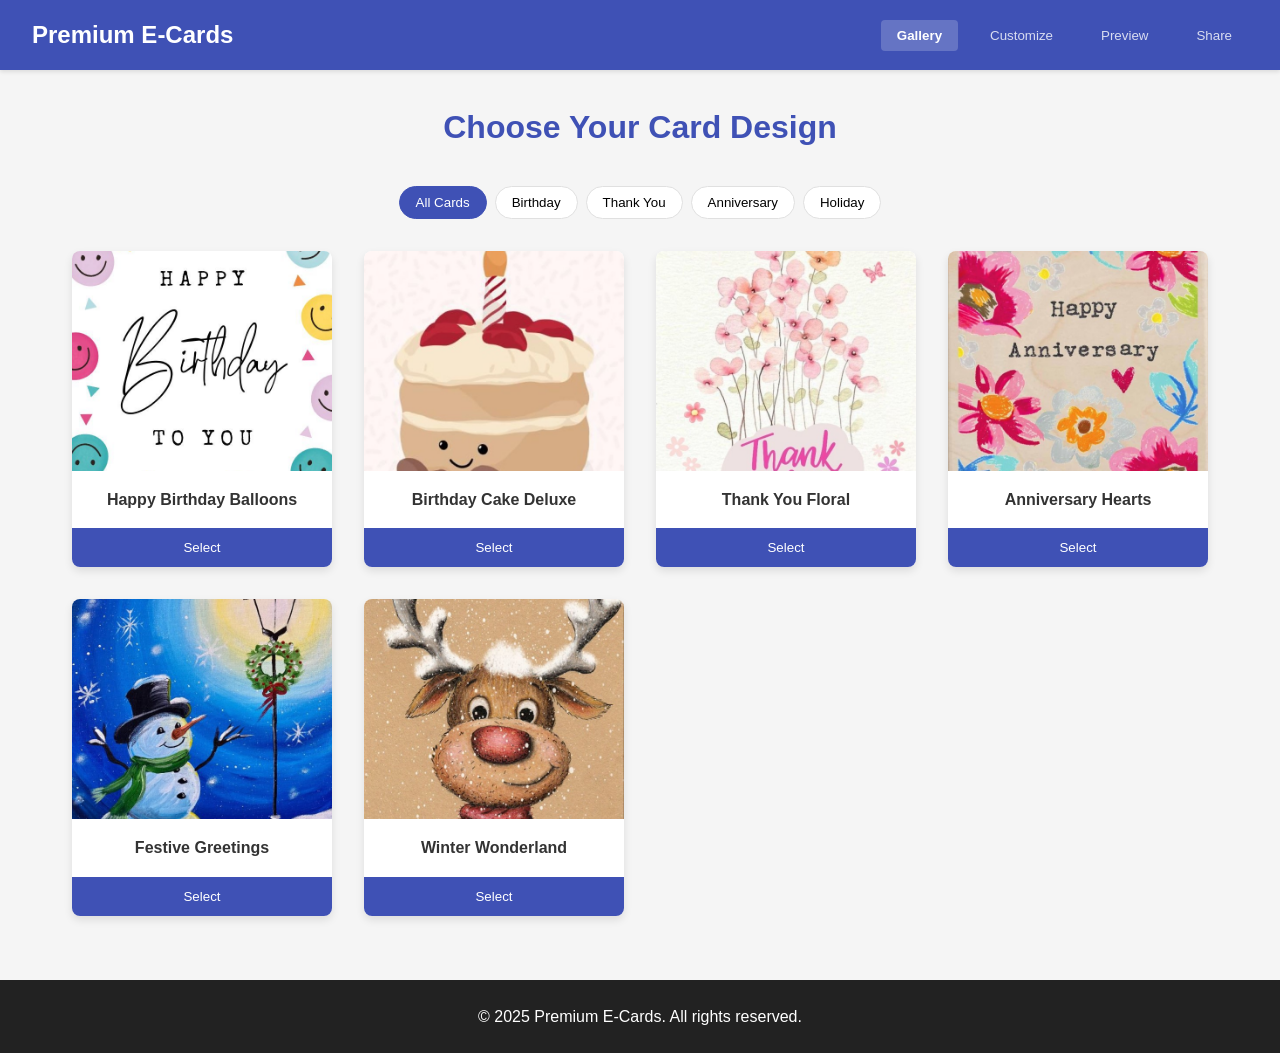
==== commit 6751fed8: "updated" ====
--- a/index.html
+++ b/index.html
@@ -3,109 +3,246 @@
 <head>
     <meta charset="UTF-8">
     <meta name="viewport" content="width=device-width, initial-scale=1.0">
-    <title>E-Card Greeting</title>
+    <title>Premium E-Card Creator</title>
     <link rel="stylesheet" href="styles.css">
     <link rel="manifest" href="manifest.json">
     <meta name="theme-color" content="#f8f9fa">
     <link rel="icon" href="images/icon-192x192.png">
+    <link rel="stylesheet" href="https://cdnjs.cloudflare.com/ajax/libs/font-awesome/6.0.0-beta3/css/all.min.css">
 </head>
 <body>
-    <div class="container">
-        <div class="card-container">
-            <!-- Envelope Front -->
-            <div class="envelope-front active">
-                <div class="envelope-design">
-                    <div class="stamp"></div>
-                    <div class="address-lines">
-                        <span>To: Someone Special</span>
-                    </div>
-                </div>
-                <button class="envelope-btn">Open Envelope</button>
+    <div class="app-container">
+        <!-- Header -->
+        <header class="app-header">
+            <div class="logo">
+                <h1>Premium E-Cards</h1>
             </div>
-
-            <!-- Envelope Back (flipped) -->
-            <div class="envelope-back">
-                <div class="envelope-flap"></div>
-                <div class="envelope-content">
-                    <div class="letter">
-                        <button class="open-card-btn">Open Card</button>
-                    </div>
-                </div>
-            </div>
-
-            <!-- Card Pages -->
-            <div class="card-pages">
-                <div class="card-page page-1 active">
-                    <h1>Happy Greetings!</h1>
-                    <p class="card-text">I wanted to send you something special...</p>
-                    <button class="next-btn">Next</button>
-                </div>
-                <div class="card-page page-2">
-                    <p class="card-text">I appreciate you more than words can say...</p>
-                    <div class="heart-animation"></div>
-                    <button class="next-btn">Next</button>
-                    <button class="prev-btn">Previous</button>
-                </div>
-                <div class="card-page page-3">
-                    <h2>Wishing you the very best!</h2>
-                    <p class="card-text">May your day be filled with joy and happiness.</p>
-                    <p class="signature">With love,<br>Me</p>
-                    <button class="customize-btn">Customize this Card</button>
-                    <button class="prev-btn">Previous</button>
-                    <button class="restart-btn">Start Over</button>
-                </div>
-            </div>
-
-            <!-- Customization Form -->
-            <div class="customization-form">
-                <h2>Customize Your Card</h2>
-                <div class="form-group">
-                    <label for="recipient">Recipient Name:</label>
-                    <input type="text" id="recipient" placeholder="Someone Special">
-                </div>
-                <div class="form-group">
-                    <label for="message">Custom Message:</label>
-                    <textarea id="message" placeholder="Enter your personal message here..."></textarea>
-                </div>
-                <div class="form-group">
-                    <label for="sender">From:</label>
-                    <input type="text" id="sender" placeholder="Your Name">
-                </div>
-                <div class="form-group">
-                    <label>Card Theme:</label>
-                    <select id="theme">
-                        <option value="default">Default</option>
-                        <option value="birthday">Birthday</option>
-                        <option value="holiday">Holiday</option>
-                        <option value="thank-you">Thank You</option>
-                    </select>
-                </div>
-                <div class="button-group">
-                    <button class="save-btn">Save Card</button>
-                    <button class="share-btn">Share Card</button>
-                    <button class="cancel-btn">Cancel</button>
-                </div>
-            </div>
-        </div>
-    </div>
-
-    <!-- Share Modal -->
-    <div class="share-modal">
-        <div class="modal-content">
-            <span class="close-modal">&times;</span>
-            <h2>Share Your E-Card</h2>
-            <p>Copy the link below to share your custom card:</p>
-            <div class="share-link-container">
-                <input type="text" id="share-link" readonly>
-                <button id="copy-link">Copy</button>
-            </div>
-            <div class="social-share">
-                <button class="social-btn whatsapp">WhatsApp</button>
-                <button class="social-btn email">Email</button>
-                <button class="social-btn facebook">Facebook</button>
-                <button class="social-btn twitter">Twitter</button>
-            </div>
-        </div>
+            <nav class="main-nav">
+                <button id="gallery-btn" class="nav-btn active">Gallery</button>
+                <button id="customize-btn" class="nav-btn">Customize</button>
+                <button id="preview-btn" class="nav-btn">Preview</button>
+                <button id="share-btn" class="nav-btn">Share</button>
+            </nav>
+        </header>
+
+        <!-- Main Content Area -->
+        <main class="main-content">
+            <!-- Card Gallery Selection -->
+            <section id="gallery-section" class="section active">
+                <h2>Choose Your Card Design</h2>
+                <div class="card-categories">
+                    <button class="category-btn active" data-category="all">All Cards</button>
+                    <button class="category-btn" data-category="birthday">Birthday</button>
+                    <button class="category-btn" data-category="thank-you">Thank You</button>
+                    <button class="category-btn" data-category="anniversary">Anniversary</button>
+                    <button class="category-btn" data-category="holiday">Holiday</button>
+                </div>
+                <div class="cards-grid">
+                    <div class="card-template" data-id="1" data-category="birthday">
+                        <div class="card-preview">
+                            <img src="images/cards/birthday1.jpg" alt="Birthday Card 1">
+                        </div>
+                        <h3>Happy Birthday Balloons</h3>
+                        <button class="select-card-btn">Select</button>
+                    </div>
+                    <div class="card-template" data-id="2" data-category="birthday">
+                        <div class="card-preview">
+                            <img src="images/cards/birthday2.jpg" alt="Birthday Card 2">
+                        </div>
+                        <h3>Birthday Cake Deluxe</h3>
+                        <button class="select-card-btn">Select</button>
+                    </div>
+                    <div class="card-template" data-id="3" data-category="thank-you">
+                        <div class="card-preview">
+                            <img src="images/cards/thankyou1.jpg" alt="Thank You Card 1">
+                        </div>
+                        <h3>Thank You Floral</h3>
+                        <button class="select-card-btn">Select</button>
+                    </div>
+                    <div class="card-template" data-id="4" data-category="anniversary">
+                        <div class="card-preview">
+                            <img src="images/cards/anniversary1.jpg" alt="Anniversary Card 1">
+                        </div>
+                        <h3>Anniversary Hearts</h3>
+                        <button class="select-card-btn">Select</button>
+                    </div>
+                    <div class="card-template" data-id="5" data-category="holiday">
+                        <div class="card-preview">
+                            <img src="images/cards/holiday1.jpg" alt="Holiday Card 1">
+                        </div>
+                        <h3>Festive Greetings</h3>
+                        <button class="select-card-btn">Select</button>
+                    </div>
+                    <div class="card-template" data-id="6" data-category="holiday">
+                        <div class="card-preview">
+                            <img src="images/cards/holiday2.jpg" alt="Holiday Card 2">
+                        </div>
+                        <h3>Winter Wonderland</h3>
+                        <button class="select-card-btn">Select</button>
+                    </div>
+                </div>
+            </section>
+
+            <!-- Customization Section -->
+            <section id="customize-section" class="section">
+                <h2>Personalize Your Card</h2>
+                <div class="customization-container">
+                    <div class="card-preview-panel">
+                        <div class="card-preview-container">
+                            <div class="card-preview-pages">
+                                <div class="preview-page front-cover active">
+                                    <div id="front-cover-preview"></div>
+                                </div>
+                                <div class="preview-page inside-left">
+                                    <div id="inside-left-preview"></div>
+                                </div>
+                                <div class="preview-page inside-right">
+                                    <div id="inside-right-preview"></div>
+                                </div>
+                                <div class="preview-page back-cover">
+                                    <div id="back-cover-preview"></div>
+                                </div>
+                            </div>
+                            <div class="preview-controls">
+                                <button id="prev-page" class="preview-control-btn"><i class="fas fa-chevron-left"></i></button>
+                                <div class="page-indicator">
+                                    <span id="current-page">1</span>/<span id="total-pages">4</span>
+                                </div>
+                                <button id="next-page" class="preview-control-btn"><i class="fas fa-chevron-right"></i></button>
+                            </div>
+                        </div>
+                    </div>
+                    <div class="customization-options">
+                        <div class="customization-panel">
+                            <h3>Card Content</h3>
+                            <div class="form-group">
+                                <label for="recipient-name">To:</label>
+                                <input type="text" id="recipient-name" placeholder="Recipient's Name">
+                            </div>
+                            <div class="form-group">
+                                <label for="card-message">Your Message:</label>
+                                <textarea id="card-message" placeholder="Write your personal message here..."></textarea>
+                            </div>
+                            <div class="form-group">
+                                <label for="sender-name">From:</label>
+                                <input type="text" id="sender-name" placeholder="Your Name">
+                            </div>
+                            <h3>Card Style</h3>
+                            <div class="form-group">
+                                <label for="font-family">Font Style:</label>
+                                <select id="font-family">
+                                    <option value="Arial, sans-serif">Modern</option>
+                                    <option value="'Times New Roman', serif">Classic</option>
+                                    <option value="'Brush Script MT', cursive">Handwritten</option>
+                                    <option value="'Comic Sans MS', cursive">Fun</option>
+                                </select>
+                            </div>
+                            <div class="form-group">
+                                <label for="text-color">Text Color:</label>
+                                <input type="color" id="text-color" value="#000000">
+                            </div>
+                            <button id="apply-customization" class="primary-btn">Apply Changes</button>
+                        </div>
+                    </div>
+                </div>
+            </section>
+
+            <!-- Preview Section - Realistic Card & Envelope -->
+            <section id="preview-section" class="section">
+                <h2>Preview Your Card</h2>
+                <div class="card-experience-container">
+                    <div class="envelope-container">
+                        <div class="envelope">
+                            <div class="envelope-front">
+                                <div class="envelope-design">
+                                  <div class="stamp">
+                                    <img src="images/stamp.png" alt="Stamp">
+                                  </div>
+                                  <div class="address-lines">
+                                    <span id="envelope-recipient">To: Someone Special</span>
+                                  </div>
+                                  <div class="postmark"></div>
+                                </div>
+                              </div>
+                            <div class="envelope-flap"></div>
+                            <div class="envelope-back"></div>
+                            <div class="card-content">
+                                <div class="card-book">
+                                    <div class="card-page cover">
+                                        <div id="card-cover-content"></div>
+                                    </div>
+                                    <div class="card-page inside-left">
+                                        <div id="card-inside-left"></div>
+                                    </div>
+                                    <div class="card-page inside-right">
+                                        <div class="message-container">
+                                            <p class="message-to">Dear <span id="message-recipient">Someone Special</span>,</p>
+                                            <p id="message-content" class="message-content">Your personalized message will appear here.</p>
+                                            <p class="message-from">With love,<br><span id="message-sender">Your Name</span></p>
+                                        </div>
+                                    </div>
+                                    <div class="card-page back-cover">
+                                        <div id="card-back-content">
+                                            <div class="logo-small">Premium E-Cards</div>
+                                        </div>
+                                    </div>
+                                </div>
+                            </div>
+                        </div>
+                        <div class="preview-instructions">
+                            <p>Click the envelope to open it</p>
+                        </div>
+                    </div>
+                    <div class="preview-controls">
+                        <button id="reset-preview" class="secondary-btn">Reset Preview</button>
+                        <button id="go-to-share" class="primary-btn">Continue to Share</button>
+                    </div>
+                </div>
+            </section>
+
+            <!-- Share Section -->
+            <section id="share-section" class="section">
+                <h2>Share Your Card</h2>
+                <div class="share-container">
+                    <div class="share-preview">
+                        <div class="share-card-thumbnail" id="share-thumbnail"></div>
+                        <div class="share-card-info">
+                            <h3>Your E-Card is Ready!</h3>
+                            <p>Send this special greeting to <span id="share-recipient">Someone Special</span></p>
+                        </div>
+                    </div>
+                    <div class="share-options">
+                        <div class="share-link-container">
+                            <p>Share via link:</p>
+                            <div class="share-link-input">
+                                <input type="text" id="share-link" readonly>
+                                <button id="copy-link" class="copy-btn"><i class="fas fa-copy"></i></button>
+                            </div>
+                        </div>
+                        <div class="share-social">
+                            <p>Share via social media:</p>
+                            <div class="social-buttons">
+                                <button class="social-btn email"><i class="fas fa-envelope"></i> Email</button>
+                                <button class="social-btn whatsapp"><i class="fab fa-whatsapp"></i> WhatsApp</button>
+                                <button class="social-btn facebook"><i class="fab fa-facebook-f"></i> Facebook</button>
+                                <button class="social-btn twitter"><i class="fab fa-twitter"></i> Twitter</button>
+                            </div>
+                        </div>
+                        <div class="or-divider">
+                            <span>OR</span>
+                        </div>
+                        <div class="create-new">
+                            <button id="create-new-card" class="primary-btn">Create a New Card</button>
+                        </div>
+                    </div>
+                </div>
+            </section>
+        </main>
+
+        <!-- Footer -->
+        <footer class="app-footer">
+            <p>&copy; 2025 Premium E-Cards. All rights reserved.</p>
+        </footer>
     </div>
 
     <script src="app.js"></script>
--- a/styles.css
+++ b/styles.css
@@ -1,549 +1,892 @@
-/* General Styles */
+/* Base Styles */
+:root {
+    --primary-color: #3f51b5;
+    --primary-dark: #303f9f;
+    --primary-light: #c5cae9;
+    --secondary-color: #ff4081;
+    --text-color: #333333;
+    --light-text: #ffffff;
+    --border-color: #e0e0e0;
+    --background-color: #f5f5f5;
+    --card-shadow: 0 4px 8px rgba(0, 0, 0, 0.1);
+    --container-shadow: 0 10px 20px rgba(0, 0, 0, 0.1);
+    --transition-speed: 0.3s;
+}
+
 * {
     margin: 0;
     padding: 0;
     box-sizing: border-box;
-    font-family: 'Arial', sans-serif;
+    font-family: 'Segoe UI', Tahoma, Geneva, Verdana, sans-serif;
 }
 
 body {
-    background-color: #f8f9fa;
-    display: flex;
-    justify-content: center;
-    align-items: center;
+    background-color: var(--background-color);
+    color: var(--text-color);
+    line-height: 1.6;
+}
+
+.app-container {
+    display: flex;
+    flex-direction: column;
     min-height: 100vh;
+}
+
+/* Header Styles */
+.app-header {
+    background-color: var(--primary-color);
+    color: var(--light-text);
+    padding: 1rem 2rem;
+    display: flex;
+    justify-content: space-between;
+    align-items: center;
+    box-shadow: 0 2px 4px rgba(0, 0, 0, 0.1);
+    position: sticky;
+    top: 0;
+    z-index: 100;
+}
+
+.logo h1 {
+    font-size: 1.5rem;
+    font-weight: bold;
+}
+
+.main-nav {
+    display: flex;
+    gap: 1rem;
+}
+
+.nav-btn {
+    background: none;
+    border: none;
+    color: var(--light-text);
+    padding: 0.5rem 1rem;
+    cursor: pointer;
+    border-radius: 4px;
+    transition: background-color var(--transition-speed);
+    opacity: 0.8;
+}
+
+.nav-btn:hover {
+    background-color: rgba(255, 255, 255, 0.1);
+    opacity: 1;
+}
+
+.nav-btn.active {
+    background-color: rgba(255, 255, 255, 0.2);
+    opacity: 1;
+    font-weight: bold;
+}
+
+/* Main Content Area */
+.main-content {
+    flex: 1;
+    padding: 2rem;
+    max-width: 1200px;
+    margin: 0 auto;
+    width: 100%;
+}
+
+.section {
+    display: none;
+    animation: fadeIn 0.5s ease-in-out;
+}
+
+.section.active {
+    display: block;
+}
+
+.section h2 {
+    text-align: center;
+    margin-bottom: 2rem;
+    color: var(--primary-color);
+    font-size: 2rem;
+}
+
+@keyframes fadeIn {
+    from {
+        opacity: 0;
+    }
+
+    to {
+        opacity: 1;
+    }
+}
+
+/* Gallery Section */
+.card-categories {
+    display: flex;
+    justify-content: center;
+    flex-wrap: wrap;
+    gap: 0.5rem;
+    margin-bottom: 2rem;
+}
+
+.category-btn {
+    background-color: white;
+    border: 1px solid var(--border-color);
+    padding: 0.5rem 1rem;
+    border-radius: 20px;
+    cursor: pointer;
+    transition: all var(--transition-speed);
+}
+
+.category-btn:hover {
+    background-color: var(--primary-light);
+    color: var(--primary-dark);
+}
+
+.category-btn.active {
+    background-color: var(--primary-color);
+    color: white;
+    border-color: var(--primary-color);
+}
+
+.cards-grid {
+    display: grid;
+    grid-template-columns: repeat(auto-fill, minmax(220px, 1fr));
+    gap: 2rem;
+}
+
+.card-template {
+    background-color: white;
+    border-radius: 8px;
     overflow: hidden;
-}
-
-.container {
-    width: 100%;
-    max-width: 1200px;
-    padding: 20px;
+    box-shadow: var(--card-shadow);
+    transition: transform var(--transition-speed);
+}
+
+.card-template:hover {
+    transform: translateY(-5px);
+}
+
+.card-preview {
+    height: 220px;
+    overflow: hidden;
+}
+
+.card-preview img {
+    width: 100%;
+    height: 100%;
+    object-fit: cover;
+    transition: transform 0.5s;
+}
+
+.card-template:hover .card-preview img {
+    transform: scale(1.05);
+}
+
+.card-template h3 {
+    padding: 1rem;
+    font-size: 1rem;
+    text-align: center;
+}
+
+.select-card-btn {
+    width: 100%;
+    padding: 0.75rem;
+    background-color: var(--primary-color);
+    color: white;
+    border: none;
+    cursor: pointer;
+    transition: background-color var(--transition-speed);
+}
+
+.select-card-btn:hover {
+    background-color: var(--primary-dark);
+}
+
+/* Customization Section */
+.customization-container {
+    display: flex;
+    flex-direction: column;
+    gap: 2rem;
+    background-color: white;
+    border-radius: 8px;
+    padding: 2rem;
+    box-shadow: var(--container-shadow);
+}
+
+.card-preview-panel {
+    flex: 1;
+    display: flex;
+    justify-content: center;
+}
+
+.card-preview-container {
+    width: 100%;
+    max-width: 500px;
+    aspect-ratio: 3/4;
     position: relative;
 }
 
-.card-container {
+.card-preview-pages {
+    width: 100%;
+    height: 100%;
     position: relative;
-    width: 100%;
-    max-width: 500px;
-    height: 600px;
+    perspective: 1500px;
+}
+
+.preview-page {
+    position: absolute;
+    width: 100%;
+    height: 100%;
+    backface-visibility: hidden;
+    display: none;
+    border-radius: 8px;
+    box-shadow: var(--card-shadow);
+    overflow: hidden;
+}
+
+.preview-page.active {
+    display: block;
+}
+
+.preview-page>div {
+    width: 100%;
+    height: 100%;
+    background-size: cover;
+    background-position: center;
+}
+
+.preview-controls {
+    display: flex;
+    justify-content: center;
+    align-items: center;
+    margin-top: 1rem;
+    gap: 1rem;
+}
+
+.preview-control-btn {
+    background-color: var(--primary-color);
+    color: white;
+    border: none;
+    width: 40px;
+    height: 40px;
+    border-radius: 50%;
+    display: flex;
+    justify-content: center;
+    align-items: center;
+    cursor: pointer;
+    transition: background-color var(--transition-speed);
+}
+
+.preview-control-btn:hover {
+    background-color: var(--primary-dark);
+}
+
+.page-indicator {
+    font-size: 0.9rem;
+    color: var(--text-color);
+}
+
+.customization-options {
+    flex: 1;
+}
+
+.customization-panel {
+    background-color: #f9f9f9;
+    border-radius: 8px;
+    padding: 1.5rem;
+    box-shadow: inset 0 0 5px rgba(0, 0, 0, 0.05);
+}
+
+.customization-panel h3 {
+    margin-bottom: 1rem;
+    color: var(--primary-color);
+    border-bottom: 1px solid var(--border-color);
+    padding-bottom: 0.5rem;
+}
+
+.form-group {
+    margin-bottom: 1.5rem;
+}
+
+.form-group label {
+    display: block;
+    margin-bottom: 0.5rem;
+    font-weight: 600;
+}
+
+.form-group input,
+.form-group textarea,
+.form-group select {
+    width: 100%;
+    padding: 0.75rem;
+    border: 1px solid var(--border-color);
+    border-radius: 4px;
+    font-size: 1rem;
+    transition: border-color var(--transition-speed);
+}
+
+.form-group input:focus,
+.form-group textarea:focus,
+.form-group select:focus {
+    border-color: var(--primary-color);
+    outline: none;
+}
+
+.form-group textarea {
+    min-height: 120px;
+    resize: vertical;
+}
+
+.primary-btn,
+.secondary-btn {
+    padding: 0.75rem 1.5rem;
+    border-radius: 4px;
+    font-size: 1rem;
+    cursor: pointer;
+    transition: all var(--transition-speed);
+    border: none;
+    font-weight: 600;
+    display: inline-block;
+}
+
+.primary-btn {
+    background-color: var(--primary-color);
+    color: white;
+}
+
+.primary-btn:hover {
+    background-color: var(--primary-dark);
+    transform: translateY(-2px);
+}
+
+.secondary-btn {
+    background-color: white;
+    color: var(--primary-color);
+    border: 1px solid var(--primary-color);
+}
+
+.secondary-btn:hover {
+    background-color: var(--primary-light);
+}
+
+/* Preview Section - Realistic Card Experience */
+.card-experience-container {
+    max-width: 800px;
     margin: 0 auto;
+    display: flex;
+    flex-direction: column;
+    align-items: center;
+    gap: 2rem;
+}
+
+.envelope-container {
+    position: relative;
+    width: 100%;
+    max-width: 600px;
+    aspect-ratio: 1.5/1;
+}
+
+.envelope {
+    position: absolute;
+    width: 100%;
+    height: 100%;
     perspective: 1500px;
-}
-
-/* Envelope Styles */
-.envelope-front, .envelope-back {
-    position: absolute;
-    width: 100%;
-    height: 100%;
-    background-color: #f5f5f5;
-    border-radius: 10px;
-    box-shadow: 0 10px 25px rgba(0, 0, 0, 0.1);
-    backface-visibility: hidden;
+    cursor: pointer;
+}
+
+/* Enhanced Envelope Styling */
+.envelope-front {
+    position: absolute;
+    width: 100%;
+    height: 100%;
+    background-color: #f5e1b3;
+    /* Cream color envelope */
+    border-radius: 8px;
+    display: flex;
+    justify-content: center;
+    align-items: center;
+    z-index: 20;
+    transform-origin: center;
     transition: transform 1s ease-in-out;
-    display: none;
-}
-
-.envelope-front.active, .envelope-back.active {
-    display: block;
-}
-
-.envelope-front {
-    background-color: #e74c3c;
-    display: flex;
-    flex-direction: column;
-    justify-content: center;
-    align-items: center;
-    z-index: 10;
-}
-
-.envelope-front.flip {
+    border: 3px solid #e0c597;
+    /* Envelope outline */
+}
+
+
+.envelope.opened .envelope-front {
     transform: rotateY(180deg);
 }
 
-.envelope-back {
-    transform: rotateY(180deg);
-    background-color: #c0392b;
-}
-
-.envelope-back.flip {
-    transform: rotateY(0);
-}
-
 .envelope-design {
-    width: 80%;
-    height: 70%;
-    background-color: #e74c3c;
-    border: 2px dashed #ffffff;
-    border-radius: 8px;
-    display: flex;
-    flex-direction: column;
-    justify-content: center;
-    align-items: center;
-    padding: 20px;
-    color: white;
+    width: 90%;
+    height: 80%;
+    border: 2px dashed white;
+    border-radius: 4px;
+    position: relative;
+    display: flex;
+    justify-content: center;
+    align-items: center;
 }
 
 .stamp {
     position: absolute;
-    top: 50px;
-    right: 80px;
-    width: 60px;
-    height: 70px;
-    background-color: #f8f9fa;
-    border: 1px dashed #34495e;
-    border-radius: 4px;
+    top: 20px;
+    right: 30px;
+    width: 70px;
+    height: 80px;
+    background-color: transparent;
+    border-radius: 2px;
+    overflow: hidden;
+}
+
+.stamp img {
+    width: 100%;
+    height: 100%;
+    object-fit: contain;
 }
 
 .address-lines {
+    font-family: 'Special Elite', cursive;
+    color: #333;
+    font-size: 1.2rem;
     text-align: center;
-    margin-top: 20px;
-    font-size: 24px;
-    font-weight: bold;
-    color: white;
-}
-
-.envelope-btn {
-    margin-top: 30px;
-    padding: 12px 24px;
-    background-color: #f8f9fa;
-    color: #e74c3c;
-    border: none;
-    border-radius: 30px;
-    font-size: 16px;
-    font-weight: bold;
-    cursor: pointer;
-    transition: all 0.3s ease;
-}
-
-.envelope-btn:hover {
-    background-color: #ffffff;
-    transform: scale(1.05);
-}
-
+}
+
+.postmark {
+    position: absolute;
+    top: 30px;
+    right: 110px;
+    width: 80px;
+    height: 80px;
+    background-image: url('images/postmark.png');
+    background-size: contain;
+    background-repeat: no-repeat;
+    opacity: 0.7;
+}
+
+/* Modify the flap to look more realistic */
 .envelope-flap {
     position: absolute;
     top: 0;
     left: 0;
     width: 100%;
     height: 40%;
-    background-color: #c0392b;
+    background-color: #e3c998;
+    /* Slightly darker than envelope */
     clip-path: polygon(0 0, 100% 0, 50% 100%);
+    z-index: 10;
     transform-origin: top;
-    transition: transform 1s ease;
-}
-
-.envelope-flap.open {
+    transition: transform 0.8s ease-in-out 0.5s;
+    border-bottom: 2px solid #d1b48c;
+}
+
+.envelope.opened .envelope-flap {
     transform: rotateX(180deg);
 }
 
-.envelope-content {
+.envelope-back {
+    position: absolute;
+    width: 100%;
+    height: 100%;
+    background-color: #c62828;
+    border-radius: 8px;
+    z-index: 5;
+}
+
+.card-content {
     position: absolute;
     top: 50%;
     left: 50%;
-    transform: translate(-50%, -50%);
     width: 90%;
     height: 80%;
-    display: flex;
-    justify-content: center;
-    align-items: center;
-}
-
-.letter {
-    width: 90%;
-    height: 90%;
+    transform: translate(-50%, -50%);
+    z-index: 1;
+    perspective: 1500px;
+}
+
+.card-book {
+    width: 100%;
+    height: 100%;
+    position: relative;
+    transform-style: preserve-3d;
+    transition: transform 1s ease-in-out;
+}
+
+.envelope.opened .card-book {
+    transform: translateY(-50px);
+}
+
+.envelope.card-opened .card-book {
+    transform: translateY(-50px) rotateY(-180deg);
+}
+
+.card-page {
+    position: absolute;
+    width: 100%;
+    height: 100%;
+    backface-visibility: hidden;
     background-color: white;
-    display: flex;
-    justify-content: center;
-    align-items: center;
-    transition: transform 0.5s ease;
-    transform: translateY(0);
-}
-
-.letter.pull-out {
-    transform: translateY(-50px);
-}
-
-.open-card-btn {
-    padding: 12px 24px;
-    background-color: #3498db;
+    border-radius: 5px;
+    box-shadow: 0 5px 15px rgba(0, 0, 0, 0.1);
+    overflow: hidden;
+}
+
+.card-page.cover {
+    z-index: 4;
+    background-size: cover;
+    background-position: center;
+}
+
+.card-page.inside-left {
+    z-index: 3;
+    transform: rotateY(180deg);
+    background-color: #f9f9f9;
+    display: flex;
+    justify-content: center;
+    align-items: center;
+}
+
+.card-page.inside-right {
+    z-index: 2;
+    transform: translateX(100%) rotateY(180deg);
+    padding: 2rem;
+}
+
+.card-page.back-cover {
+    z-index: 1;
+    transform: translateX(100%);
+    background-color: #f5f5f5;
+    display: flex;
+    justify-content: center;
+    align-items: center;
+}
+
+.message-container {
+    height: 100%;
+    display: flex;
+    flex-direction: column;
+    justify-content: space-between;
+    padding: 1rem 0;
+}
+
+.message-to {
+    font-size: 1.2rem;
+    font-weight: 600;
+    margin-bottom: 1rem;
+}
+
+.message-content {
+    flex-grow: 1;
+    overflow-y: auto;
+    padding: 1rem 0;
+    line-height: 1.8;
+}
+
+.message-from {
+    align-self: flex-end;
+    font-size: 1.2rem;
+    margin-top: 1rem;
+    text-align: right;
+}
+
+.logo-small {
+    color: #888;
+    font-size: 0.9rem;
+}
+
+.preview-instructions {
+    text-align: center;
+    margin-top: 1rem;
+    color: #666;
+    font-style: italic;
+}
+
+.preview-controls {
+    display: flex;
+    justify-content: center;
+    gap: 1rem;
+    margin-top: 1rem;
+}
+
+/* Share Section */
+.share-container {
+    max-width: 800px;
+    margin: 0 auto;
+    background-color: white;
+    border-radius: 8px;
+    padding: 2rem;
+    box-shadow: var(--container-shadow);
+}
+
+.share-preview {
+    display: flex;
+    align-items: center;
+    gap: 2rem;
+    margin-bottom: 2rem;
+    padding-bottom: 2rem;
+    border-bottom: 1px solid var(--border-color);
+}
+
+.share-card-thumbnail {
+    width: 150px;
+    height: 200px;
+    border-radius: 5px;
+    background-size: cover;
+    background-position: center;
+    box-shadow: var(--card-shadow);
+}
+
+.share-card-info h3 {
+    font-size: 1.5rem;
+    color: var(--primary-color);
+    margin-bottom: 0.5rem;
+}
+
+.share-options {
+    display: flex;
+    flex-direction: column;
+    gap: 2rem;
+}
+
+.share-link-container p,
+.share-social p {
+    margin-bottom: 1rem;
+    font-weight: 600;
+}
+
+.share-link-input {
+    display: flex;
+}
+
+.share-link-input input {
+    flex-grow: 1;
+    padding: 0.75rem;
+    border: 1px solid var(--border-color);
+    border-right: none;
+    border-radius: 4px 0 0 4px;
+    font-size: 1rem;
+}
+
+.copy-btn {
+    padding: 0.75rem 1rem;
+    background-color: var(--primary-color);
     color: white;
     border: none;
-    border-radius: 30px;
-    font-size: 16px;
-    font-weight: bold;
+    border-radius: 0 4px 4px 0;
     cursor: pointer;
-    transition: all 0.3s ease;
-}
-
-.open-card-btn:hover {
-    background-color: #2980b9;
-}
-
-/* Card Pages Styles */
-.card-pages {
-    position: absolute;
-    width: 100%;
-    height: 100%;
-    display: none;
-    transition: transform 0.5s ease;
-}
-
-.card-pages.active {
-    display: block;
-}
-
-.card-page {
-    position: absolute;
-    width: 100%;
-    height: 100%;
-    background-color: white;
-    border-radius: 10px;
-    box-shadow: 0 10px 25px rgba(0, 0, 0, 0.1);
-    padding: 40px;
-    display: none;
-    flex-direction: column;
-    justify-content: center;
-    align-items: center;
-    text-align: center;
-}
-
-.card-page.active {
-    display: flex;
-}
-
-.card-page h1 {
-    font-size: 32px;
-    color: #3498db;
-    margin-bottom: 30px;
-}
-
-.card-page h2 {
-    font-size: 28px;
-    color: #3498db;
-    margin-bottom: 20px;
-}
-
-.card-text {
-    font-size: 20px;
-    color: #34495e;
-    line-height: 1.6;
-    margin-bottom: 30px;
-}
-
-.signature {
-    font-family: 'Brush Script MT', cursive;
-    font-size: 24px;
-    color: #34495e;
-    margin-top: 40px;
-    align-self: flex-end;
-}
-
-.next-btn, .prev-btn, .restart-btn, .customize-btn {
-    padding: 10px 20px;
-    background-color: #3498db;
+}
+
+.social-buttons {
+    display: flex;
+    flex-wrap: wrap;
+    gap: 1rem;
+}
+
+.social-btn {
+    padding: 0.75rem 1.5rem;
     color: white;
     border: none;
-    border-radius: 30px;
-    font-size: 16px;
-    margin: 10px;
+    border-radius: 4px;
     cursor: pointer;
-    transition: all 0.3s ease;
-}
-
-.next-btn:hover, .prev-btn:hover, .restart-btn:hover, .customize-btn:hover {
-    background-color: #2980b9;
-}
-
-.heart-animation {
-    width: 100px;
-    height: 100px;
-    background-color: #e74c3c;
+    display: flex;
+    align-items: center;
+    gap: 0.5rem;
+}
+
+.whatsapp {
+    background-color: #25D366;
+}
+
+.email {
+    background-color: #D44638;
+}
+
+.facebook {
+    background-color: #3b5998;
+}
+
+.twitter {
+    background-color: #1DA1F2;
+}
+
+.or-divider {
     position: relative;
-    margin: 20px auto;
-    transform: rotate(45deg);
-    animation: heartbeat 1.5s infinite;
-}
-
-.heart-animation:before, .heart-animation:after {
+    text-align: center;
+    margin: 1rem 0;
+}
+
+.or-divider:before,
+.or-divider:after {
     content: "";
-    width: 100px;
-    height: 100px;
-    background-color: #e74c3c;
-    border-radius: 50%;
-    position: absolute;
-}
-
-.heart-animation:before {
-    top: -50px;
+    position: absolute;
+    top: 50%;
+    width: 45%;
+    height: 1px;
+    background-color: var(--border-color);
+}
+
+.or-divider:before {
     left: 0;
 }
 
-.heart-animation:after {
-    top: 0;
-    left: -50px;
-}
-
-@keyframes heartbeat {
-    0% { transform: rotate(45deg) scale(1); }
-    25% { transform: rotate(45deg) scale(1.1); }
-    50% { transform: rotate(45deg) scale(1); }
-    75% { transform: rotate(45deg) scale(1.1); }
-    100% { transform: rotate(45deg) scale(1); }
-}
-
-/* Customization Form Styles */
-.customization-form {
-    position: absolute;
-    width: 100%;
-    height: 100%;
+.or-divider:after {
+    right: 0;
+}
+
+.or-divider span {
     background-color: white;
-    border-radius: 10px;
-    box-shadow: 0 10px 25px rgba(0, 0, 0, 0.1);
-    padding: 30px;
-    display: none;
-    flex-direction: column;
-    overflow-y: auto;
-}
-
-.customization-form.active {
-    display: flex;
-}
-
-.customization-form h2 {
-    font-size: 24px;
-    color: #3498db;
-    margin-bottom: 20px;
+    padding: 0 1rem;
+    color: #999;
+    position: relative;
+    z-index: 1;
+}
+
+.create-new {
     text-align: center;
 }
 
-.form-group {
-    margin-bottom: 20px;
-}
-
-.form-group label {
-    display: block;
-    font-size: 16px;
-    color: #34495e;
-    margin-bottom: 8px;
-}
-
-.form-group input, .form-group textarea, .form-group select {
-    width: 100%;
-    padding: 10px;
-    border: 1px solid #bdc3c7;
-    border-radius: 5px;
-    font-size: 16px;
-}
-
-.form-group textarea {
-    height: 100px;
-    resize: vertical;
-}
-
-.button-group {
-    display: flex;
-    justify-content: center;
-    flex-wrap: wrap;
-    margin-top: 20px;
-}
-
-.save-btn, .share-btn, .cancel-btn {
-    padding: 10px 20px;
+/* Footer */
+.app-footer {
+    background-color: #222;
+    color: #fff;
+    padding: 1.5rem;
+    text-align: center;
+    margin-top: 2rem;
+}
+
+/* Responsive Design */
+@media (min-width: 768px) {
+    .customization-container {
+        flex-direction: row;
+    }
+
+    .card-preview-panel {
+        margin-right: 2rem;
+    }
+
+    .share-preview {
+        padding-bottom: 2rem;
+    }
+}
+
+@media (max-width: 767px) {
+    .app-header {
+        flex-direction: column;
+        padding: 1rem;
+    }
+
+    .logo {
+        margin-bottom: 1rem;
+    }
+
+    .main-nav {
+        width: 100%;
+        justify-content: space-between;
+    }
+
+    .nav-btn {
+        padding: 0.5rem;
+        font-size: 0.9rem;
+    }
+
+    .main-content {
+        padding: 1rem;
+    }
+
+    .cards-grid {
+        grid-template-columns: repeat(auto-fill, minmax(160px, 1fr));
+        gap: 1rem;
+    }
+
+    .card-preview {
+        height: 160px;
+    }
+
+    .share-preview {
+        flex-direction: column;
+        text-align: center;
+    }
+
+    .social-buttons {
+        justify-content: center;
+    }
+}
+
+/* Card Animation Effects */
+@keyframes pageFlip {
+    0% {
+        transform: rotateY(0);
+    }
+
+    100% {
+        transform: rotateY(-180deg);
+    }
+}
+
+.page-flip {
+    animation: pageFlip 1s ease-in-out forwards;
+}
+
+/* Card Themes */
+.card-theme-birthday {
+    background-image: linear-gradient(135deg, #FEB692 0%, #EA5455 100%);
     color: white;
-    border: none;
-    border-radius: 30px;
-    font-size: 16px;
-    margin: 10px;
-    cursor: pointer;
-    transition: all 0.3s ease;
-}
-
-.save-btn {
-    background-color: #27ae60;
-}
-
-.share-btn {
-    background-color: #3498db;
-}
-
-.cancel-btn {
-    background-color: #e74c3c;
-}
-
-.save-btn:hover {
-    background-color: #219653;
-}
-
-.share-btn:hover {
-    background-color: #2980b9;
-}
-
-.cancel-btn:hover {
-    background-color: #c0392b;
-}
-
-/* Share Modal Styles */
-.share-modal {
-    display: none;
+}
+
+.card-theme-thank-you {
+    background-image: linear-gradient(135deg, #81FBB8 0%, #28C76F 100%);
+    color: #333;
+}
+
+.card-theme-anniversary {
+    background-image: linear-gradient(135deg, #CE9FFC 0%, #7367F0 100%);
+    color: white;
+}
+
+.card-theme-holiday {
+    background-image: linear-gradient(135deg, #E2B0FF 0%, #9F44D3 100%);
+    color: white;
+}
+
+/* 3D Page Turn Effect */
+.card-page.turning {
+    animation: pageTurn 1s ease-in-out forwards;
+    transform-origin: left center;
+}
+
+@keyframes pageTurn {
+    0% {
+        transform: rotateY(0);
+    }
+
+    100% {
+        transform: rotateY(-180deg);
+    }
+}
+
+/* Loading Indicator */
+.loading {
     position: fixed;
     top: 0;
     left: 0;
     width: 100%;
     height: 100%;
-    background-color: rgba(0, 0, 0, 0.7);
-    z-index: 100;
-    justify-content: center;
-    align-items: center;
-}
-
-.share-modal.active {
-    display: flex;
-}
-
-.modal-content {
-    background-color: white;
-    padding: 30px;
-    border-radius: 10px;
-    max-width: 500px;
-    width: 90%;
-    position: relative;
-}
-
-.close-modal {
-    position: absolute;
-    top: 10px;
-    right: 15px;
-    font-size: 24px;
-    cursor: pointer;
-    color: #34495e;
-}
-
-.share-link-container {
-    display: flex;
-    margin: 20px 0;
-}
-
-#share-link {
-    flex-grow: 1;
-    padding: 10px;
-    border: 1px solid #bdc3c7;
-    border-radius: 5px 0 0 5px;
-    font-size: 16px;
-}
-
-#copy-link {
-    padding: 10px 15px;
-    background-color: #3498db;
-    color: white;
-    border: none;
-    border-radius: 0 5px 5px 0;
-    cursor: pointer;
-}
-
-.social-share {
-    display: flex;
-    justify-content: center;
-    flex-wrap: wrap;
-    margin-top: 20px;
-}
-
-.social-btn {
-    padding: 10px 15px;
-    color: white;
-    border: none;
-    border-radius: 5px;
-    margin: 5px;
-    cursor: pointer;
-    font-size: 14px;
-}
-
-.whatsapp {
-    background-color: #25D366;
-}
-
-.email {
-    background-color: #D44638;
-}
-
-.facebook {
-    background-color: #3b5998;
-}
-
-.twitter {
-    background-color: #1DA1F2;
-}
-
-/* Theme Styles */
-.card-page.theme-birthday {
-    background-color: #fef9e7;
-    color: #8e44ad;
-}
-
-.card-page.theme-holiday {
-    background-color: #f1f5f8;
-    color: #c0392b;
-}
-
-.card-page.theme-thank-you {
-    background-color: #e8f8f5;
-    color: #16a085;
-}
-
-/* Responsive Styles */
-@media (max-width: 768px) {
-    .card-container {
-        height: 500px;
-    }
-    
-    .card-page h1 {
-        font-size: 28px;
-    }
-    
-    .card-page h2 {
-        font-size: 24px;
-    }
-    
-    .card-text {
-        font-size: 18px;
-    }
-    
-    .signature {
-        font-size: 22px;
-    }
-}
-
-@media (max-width: 480px) {
-    .card-container {
-        height: 450px;
-    }
-    
-    .card-page {
-        padding: 20px;
-    }
-    
-    .card-page h1 {
-        font-size: 24px;
-    }
-    
-    .card-page h2 {
-        font-size: 20px;
-    }
-    
-    .card-text {
-        font-size: 16px;
-    }
-    
-    .signature {
-        font-size: 20px;
-    }
-    
-    .button-group {
-        flex-direction: column;
-    }
-    
-    .save-btn, .share-btn, .cancel-btn {
-        width: 100%;
-        margin: 5px 0;
+    background-color: rgba(255, 255, 255, 0.8);
+    display: flex;
+    justify-content: center;
+    align-items: center;
+    z-index: 1000;
+}
+
+.spinner {
+    width: 50px;
+    height: 50px;
+    border: 5px solid var(--primary-light);
+    border-top: 5px solid var(--primary-color);
+    border-radius: 50%;
+    animation: spin 1s linear infinite;
+}
+
+@keyframes spin {
+    0% {
+        transform: rotate(0deg);
+    }
+
+    100% {
+        transform: rotate(360deg);
     }
 }
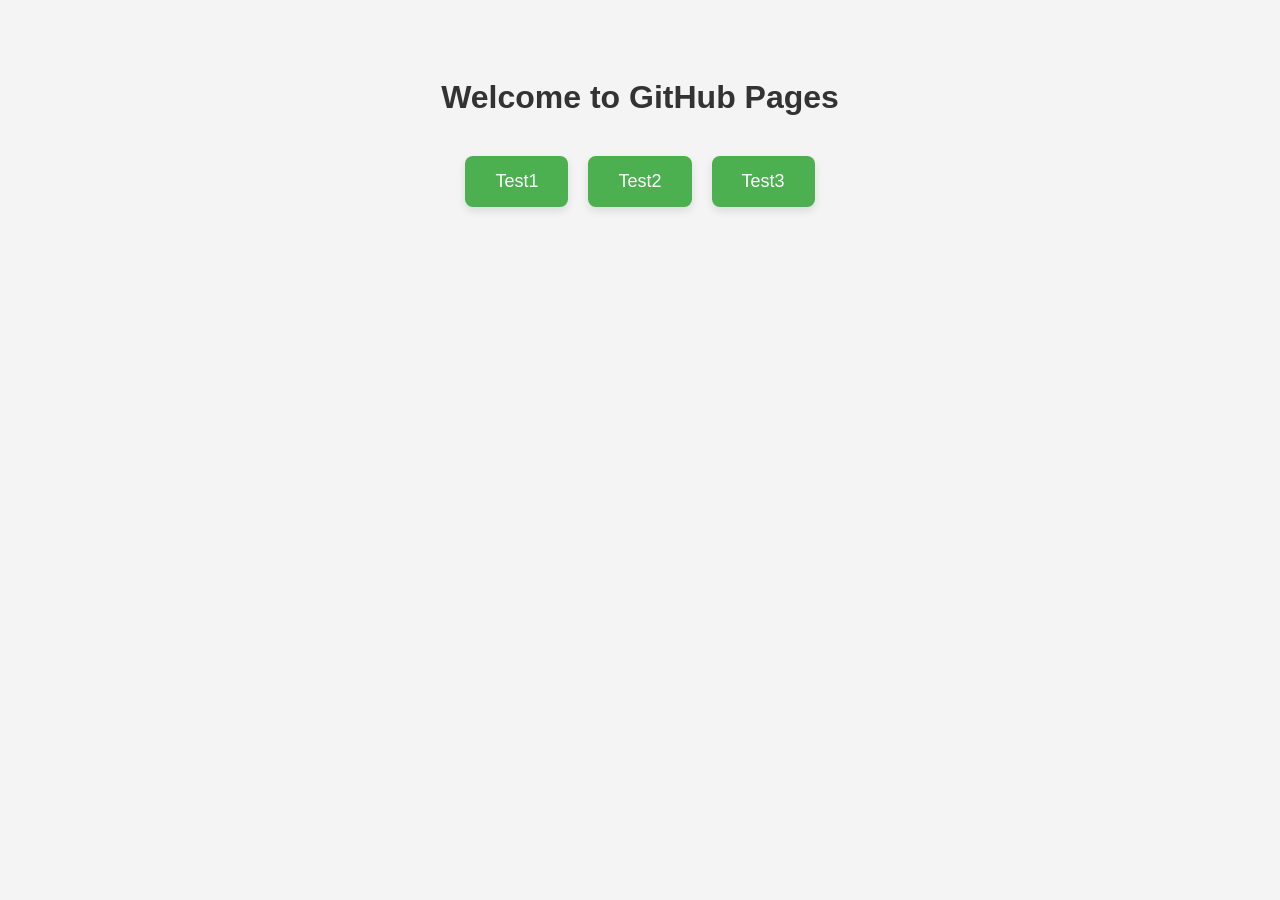
==== commit a2056933: "Tests Folders with Nav Page" ====
--- a/index.html
+++ b/index.html
@@ -1,258 +1,57 @@
-<!DOCTYPE html>
-<html lang="en">
-<head>
-    <meta charset="UTF-8">
-    <meta name="viewport" content="width=device-width, initial-scale=1.0">
-    <title>Premium E-Card Creator</title>
-    <link rel="stylesheet" href="styles.css">
-    <link rel="manifest" href="manifest.json">
-    <meta name="theme-color" content="#f8f9fa">
-    <link rel="icon" href="images/icon-192x192.png">
-    <link rel="stylesheet" href="https://cdnjs.cloudflare.com/ajax/libs/font-awesome/6.0.0-beta3/css/all.min.css">
-</head>
-<body>
-    <div class="app-container">
-        <!-- Header -->
-        <header class="app-header">
-            <div class="logo">
-                <h1>Premium E-Cards</h1>
-            </div>
-            <nav class="main-nav">
-                <button id="gallery-btn" class="nav-btn active">Gallery</button>
-                <button id="customize-btn" class="nav-btn">Customize</button>
-                <button id="preview-btn" class="nav-btn">Preview</button>
-                <button id="share-btn" class="nav-btn">Share</button>
-            </nav>
-        </header>
-
-        <!-- Main Content Area -->
-        <main class="main-content">
-            <!-- Card Gallery Selection -->
-            <section id="gallery-section" class="section active">
-                <h2>Choose Your Card Design</h2>
-                <div class="card-categories">
-                    <button class="category-btn active" data-category="all">All Cards</button>
-                    <button class="category-btn" data-category="birthday">Birthday</button>
-                    <button class="category-btn" data-category="thank-you">Thank You</button>
-                    <button class="category-btn" data-category="anniversary">Anniversary</button>
-                    <button class="category-btn" data-category="holiday">Holiday</button>
-                </div>
-                <div class="cards-grid">
-                    <div class="card-template" data-id="1" data-category="birthday">
-                        <div class="card-preview">
-                            <img src="images/cards/birthday1.jpg" alt="Birthday Card 1">
-                        </div>
-                        <h3>Happy Birthday Balloons</h3>
-                        <button class="select-card-btn">Select</button>
-                    </div>
-                    <div class="card-template" data-id="2" data-category="birthday">
-                        <div class="card-preview">
-                            <img src="images/cards/birthday2.jpg" alt="Birthday Card 2">
-                        </div>
-                        <h3>Birthday Cake Deluxe</h3>
-                        <button class="select-card-btn">Select</button>
-                    </div>
-                    <div class="card-template" data-id="3" data-category="thank-you">
-                        <div class="card-preview">
-                            <img src="images/cards/thankyou1.jpg" alt="Thank You Card 1">
-                        </div>
-                        <h3>Thank You Floral</h3>
-                        <button class="select-card-btn">Select</button>
-                    </div>
-                    <div class="card-template" data-id="4" data-category="anniversary">
-                        <div class="card-preview">
-                            <img src="images/cards/anniversary1.jpg" alt="Anniversary Card 1">
-                        </div>
-                        <h3>Anniversary Hearts</h3>
-                        <button class="select-card-btn">Select</button>
-                    </div>
-                    <div class="card-template" data-id="5" data-category="holiday">
-                        <div class="card-preview">
-                            <img src="images/cards/holiday1.jpg" alt="Holiday Card 1">
-                        </div>
-                        <h3>Festive Greetings</h3>
-                        <button class="select-card-btn">Select</button>
-                    </div>
-                    <div class="card-template" data-id="6" data-category="holiday">
-                        <div class="card-preview">
-                            <img src="images/cards/holiday2.jpg" alt="Holiday Card 2">
-                        </div>
-                        <h3>Winter Wonderland</h3>
-                        <button class="select-card-btn">Select</button>
-                    </div>
-                </div>
-            </section>
-
-            <!-- Customization Section -->
-            <section id="customize-section" class="section">
-                <h2>Personalize Your Card</h2>
-                <div class="customization-container">
-                    <div class="card-preview-panel">
-                        <div class="card-preview-container">
-                            <div class="card-preview-pages">
-                                <div class="preview-page front-cover active">
-                                    <div id="front-cover-preview"></div>
-                                </div>
-                                <div class="preview-page inside-left">
-                                    <div id="inside-left-preview"></div>
-                                </div>
-                                <div class="preview-page inside-right">
-                                    <div id="inside-right-preview"></div>
-                                </div>
-                                <div class="preview-page back-cover">
-                                    <div id="back-cover-preview"></div>
-                                </div>
-                            </div>
-                            <div class="preview-controls">
-                                <button id="prev-page" class="preview-control-btn"><i class="fas fa-chevron-left"></i></button>
-                                <div class="page-indicator">
-                                    <span id="current-page">1</span>/<span id="total-pages">4</span>
-                                </div>
-                                <button id="next-page" class="preview-control-btn"><i class="fas fa-chevron-right"></i></button>
-                            </div>
-                        </div>
-                    </div>
-                    <div class="customization-options">
-                        <div class="customization-panel">
-                            <h3>Card Content</h3>
-                            <div class="form-group">
-                                <label for="recipient-name">To:</label>
-                                <input type="text" id="recipient-name" placeholder="Recipient's Name">
-                            </div>
-                            <div class="form-group">
-                                <label for="card-message">Your Message:</label>
-                                <textarea id="card-message" placeholder="Write your personal message here..."></textarea>
-                            </div>
-                            <div class="form-group">
-                                <label for="sender-name">From:</label>
-                                <input type="text" id="sender-name" placeholder="Your Name">
-                            </div>
-                            <h3>Card Style</h3>
-                            <div class="form-group">
-                                <label for="font-family">Font Style:</label>
-                                <select id="font-family">
-                                    <option value="Arial, sans-serif">Modern</option>
-                                    <option value="'Times New Roman', serif">Classic</option>
-                                    <option value="'Brush Script MT', cursive">Handwritten</option>
-                                    <option value="'Comic Sans MS', cursive">Fun</option>
-                                </select>
-                            </div>
-                            <div class="form-group">
-                                <label for="text-color">Text Color:</label>
-                                <input type="color" id="text-color" value="#000000">
-                            </div>
-                            <button id="apply-customization" class="primary-btn">Apply Changes</button>
-                        </div>
-                    </div>
-                </div>
-            </section>
-
-            <!-- Preview Section - Realistic Card & Envelope -->
-            <section id="preview-section" class="section">
-                <h2>Preview Your Card</h2>
-                <div class="card-experience-container">
-                    <div class="envelope-container">
-                        <div class="envelope">
-                            <div class="envelope-front">
-                                <div class="envelope-design">
-                                  <div class="stamp">
-                                    <img src="images/stamp.png" alt="Stamp">
-                                  </div>
-                                  <div class="address-lines">
-                                    <span id="envelope-recipient">To: Someone Special</span>
-                                  </div>
-                                  <div class="postmark"></div>
-                                </div>
-                              </div>
-                            <div class="envelope-flap"></div>
-                            <div class="envelope-back"></div>
-                            <div class="card-content">
-                                <div class="card-book">
-                                    <div class="card-page cover">
-                                        <div id="card-cover-content"></div>
-                                    </div>
-                                    <div class="card-page inside-left">
-                                        <div id="card-inside-left"></div>
-                                    </div>
-                                    <div class="card-page inside-right">
-                                        <div class="message-container">
-                                            <p class="message-to">Dear <span id="message-recipient">Someone Special</span>,</p>
-                                            <p id="message-content" class="message-content">Your personalized message will appear here.</p>
-                                            <p class="message-from">With love,<br><span id="message-sender">Your Name</span></p>
-                                        </div>
-                                    </div>
-                                    <div class="card-page back-cover">
-                                        <div id="card-back-content">
-                                            <div class="logo-small">Premium E-Cards</div>
-                                        </div>
-                                    </div>
-                                </div>
-                            </div>
-                        </div>
-                        <div class="preview-instructions">
-                            <p>Click the envelope to open it</p>
-                        </div>
-                    </div>
-                    <div class="preview-controls">
-                        <button id="reset-preview" class="secondary-btn">Reset Preview</button>
-                        <button id="go-to-share" class="primary-btn">Continue to Share</button>
-                    </div>
-                </div>
-            </section>
-
-            <!-- Share Section -->
-            <section id="share-section" class="section">
-                <h2>Share Your Card</h2>
-                <div class="share-container">
-                    <div class="share-preview">
-                        <div class="share-card-thumbnail" id="share-thumbnail"></div>
-                        <div class="share-card-info">
-                            <h3>Your E-Card is Ready!</h3>
-                            <p>Send this special greeting to <span id="share-recipient">Someone Special</span></p>
-                        </div>
-                    </div>
-                    <div class="share-options">
-                        <div class="share-link-container">
-                            <p>Share via link:</p>
-                            <div class="share-link-input">
-                                <input type="text" id="share-link" readonly>
-                                <button id="copy-link" class="copy-btn"><i class="fas fa-copy"></i></button>
-                            </div>
-                        </div>
-                        <div class="share-social">
-                            <p>Share via social media:</p>
-                            <div class="social-buttons">
-                                <button class="social-btn email"><i class="fas fa-envelope"></i> Email</button>
-                                <button class="social-btn whatsapp"><i class="fab fa-whatsapp"></i> WhatsApp</button>
-                                <button class="social-btn facebook"><i class="fab fa-facebook-f"></i> Facebook</button>
-                                <button class="social-btn twitter"><i class="fab fa-twitter"></i> Twitter</button>
-                            </div>
-                        </div>
-                        <div class="or-divider">
-                            <span>OR</span>
-                        </div>
-                        <div class="create-new">
-                            <button id="create-new-card" class="primary-btn">Create a New Card</button>
-                        </div>
-                    </div>
-                </div>
-            </section>
-        </main>
-
-        <!-- Footer -->
-        <footer class="app-footer">
-            <p>&copy; 2025 Premium E-Cards. All rights reserved.</p>
-        </footer>
-    </div>
-
-    <script src="app.js"></script>
-    <script>
-        // Register service worker for PWA
-        if ('serviceWorker' in navigator) {
-            navigator.serviceWorker.register('sw.js')
-                .then(reg => console.log('Service Worker registered', reg))
-                .catch(err => console.log('Service Worker registration failed', err));
-        }
-    </script>
-</body>
-</html>+<!DOCTYPE html>
+<html lang="en">
+<head>
+    <meta charset="UTF-8">
+    <meta name="viewport" content="width=device-width, initial-scale=1.0">
+    <title>GitHub Pages Folders</title>
+    <style>
+        body {
+            font-family: Arial, sans-serif;
+            background-color: #f4f4f4;
+            text-align: center;
+            padding: 50px;
+        }
+
+        h1 {
+            color: #333;
+            margin-bottom: 40px;
+        }
+
+        .button-container {
+            display: flex;
+            justify-content: center;
+            gap: 20px;
+        }
+
+        .button {
+            background-color: #4CAF50;
+            color: white;
+            padding: 15px 30px;
+            text-align: center;
+            text-decoration: none;
+            font-size: 18px;
+            border-radius: 8px;
+            box-shadow: 0 4px 8px rgba(0, 0, 0, 0.1);
+            transition: all 0.3s ease;
+        }
+
+        .button:hover {
+            background-color: #45a049;
+            transform: translateY(-3px);
+        }
+
+        .button:active {
+            background-color: #3e8e41;
+            transform: translateY(1px);
+        }
+    </style>
+</head>
+<body>
+    <h1>Welcome to GitHub Pages</h1>
+    <div class="button-container">
+        <a href="./Test1/index.html" class="button">Test1</a>
+        <a href="./Test2/index.html" class="button">Test2</a>
+        <a href="./Test3/index.html" class="button">Test3</a>
+    </div>
+</body>
+</html>
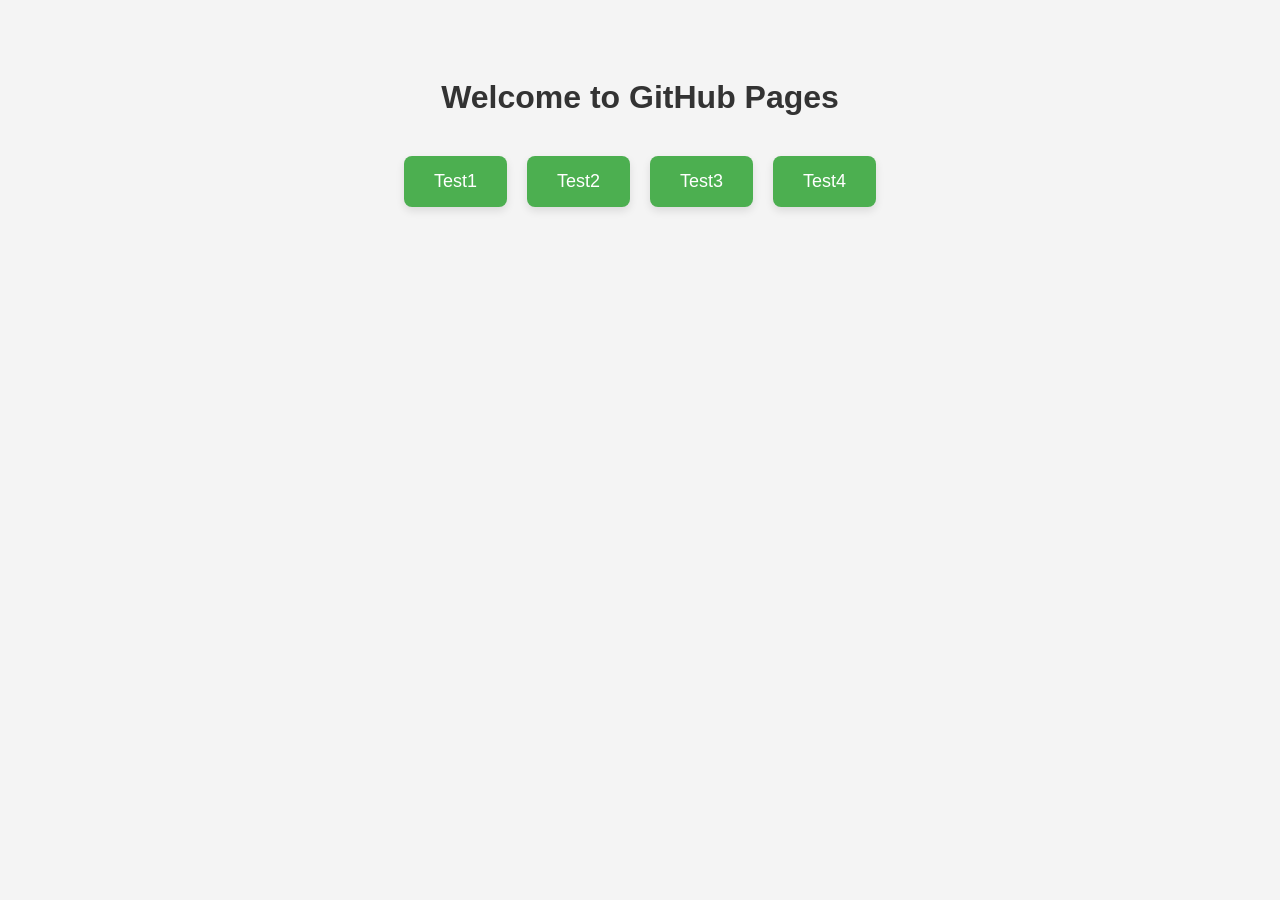
==== commit 58eb3677: "Add link to Test4 in button container" ====
--- a/index.html
+++ b/index.html
@@ -52,6 +52,7 @@
         <a href="./Test1/index.html" class="button">Test1</a>
         <a href="./Test2/index.html" class="button">Test2</a>
         <a href="./Test3/index.html" class="button">Test3</a>
+        <a href="./Test4/index.html" class="button">Test4</a>
     </div>
 </body>
 </html>
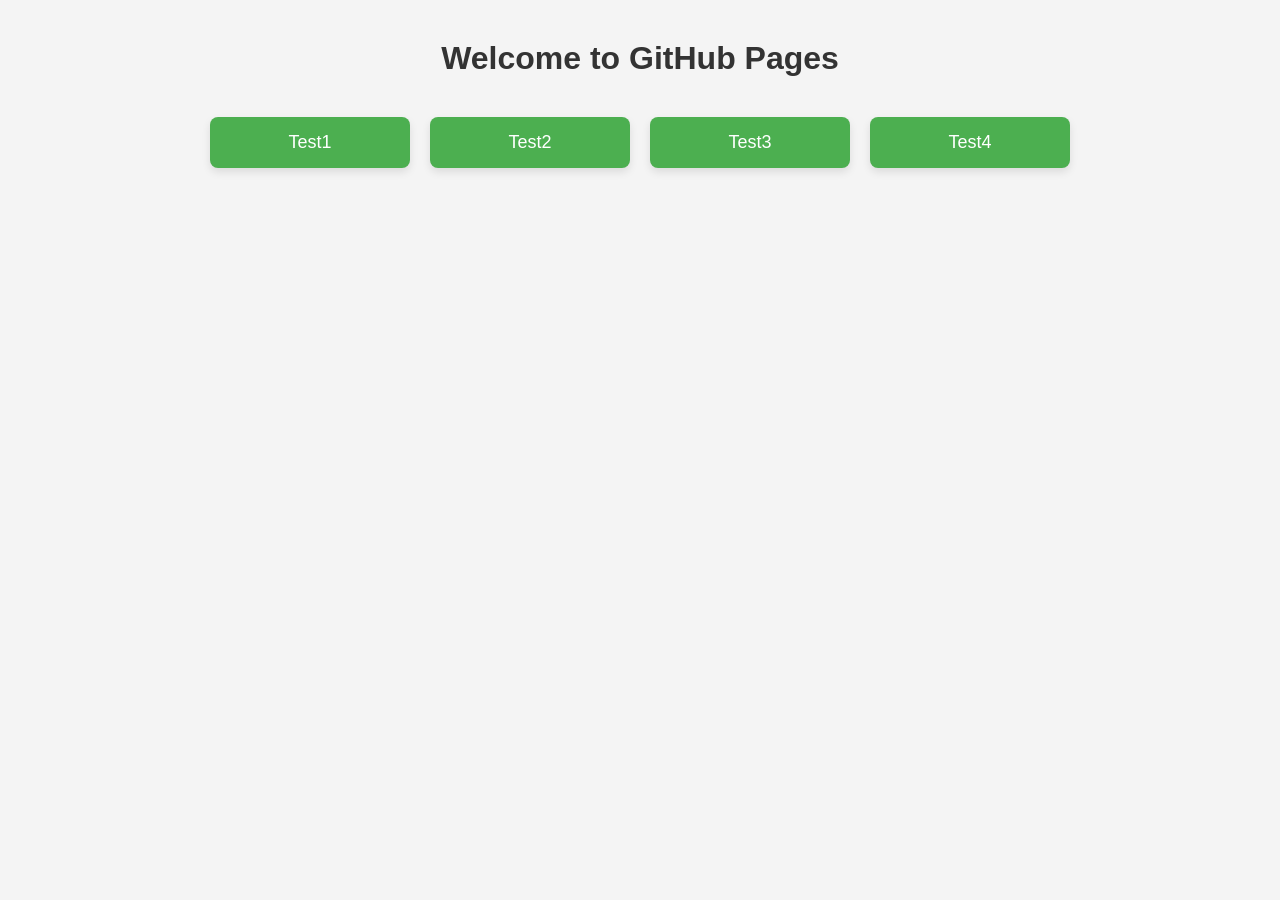
==== commit 43f02f6c: "Refactor styles for responsiveness and layout" ====
--- a/index.html
+++ b/index.html
@@ -5,22 +5,33 @@
     <meta name="viewport" content="width=device-width, initial-scale=1.0">
     <title>GitHub Pages Folders</title>
     <style>
+        * {
+            box-sizing: border-box;
+            margin: 0;
+            padding: 0;
+        }
+
         body {
             font-family: Arial, sans-serif;
             background-color: #f4f4f4;
             text-align: center;
-            padding: 50px;
+            padding: 40px 20px;
+            min-height: 100vh;
         }
 
         h1 {
             color: #333;
             margin-bottom: 40px;
+            font-size: clamp(1.4rem, 5vw, 2rem);
         }
 
         .button-container {
             display: flex;
+            flex-wrap: wrap;
             justify-content: center;
             gap: 20px;
+            max-width: 900px;
+            margin: 0 auto;
         }
 
         .button {
@@ -29,10 +40,12 @@
             padding: 15px 30px;
             text-align: center;
             text-decoration: none;
-            font-size: 18px;
+            font-size: clamp(14px, 3vw, 18px);
             border-radius: 8px;
             box-shadow: 0 4px 8px rgba(0, 0, 0, 0.1);
             transition: all 0.3s ease;
+            flex: 1 1 120px;
+            max-width: 200px;
         }
 
         .button:hover {
@@ -43,6 +56,30 @@
         .button:active {
             background-color: #3e8e41;
             transform: translateY(1px);
+        }
+
+        /* Tablet */
+        @media (max-width: 768px) {
+            body {
+                padding: 30px 16px;
+            }
+
+            .button {
+                flex: 1 1 calc(50% - 20px);
+                max-width: calc(50% - 10px);
+            }
+        }
+
+        /* Mobile */
+        @media (max-width: 480px) {
+            body {
+                padding: 24px 12px;
+            }
+
+            .button {
+                flex: 1 1 100%;
+                max-width: 100%;
+            }
         }
     </style>
 </head>
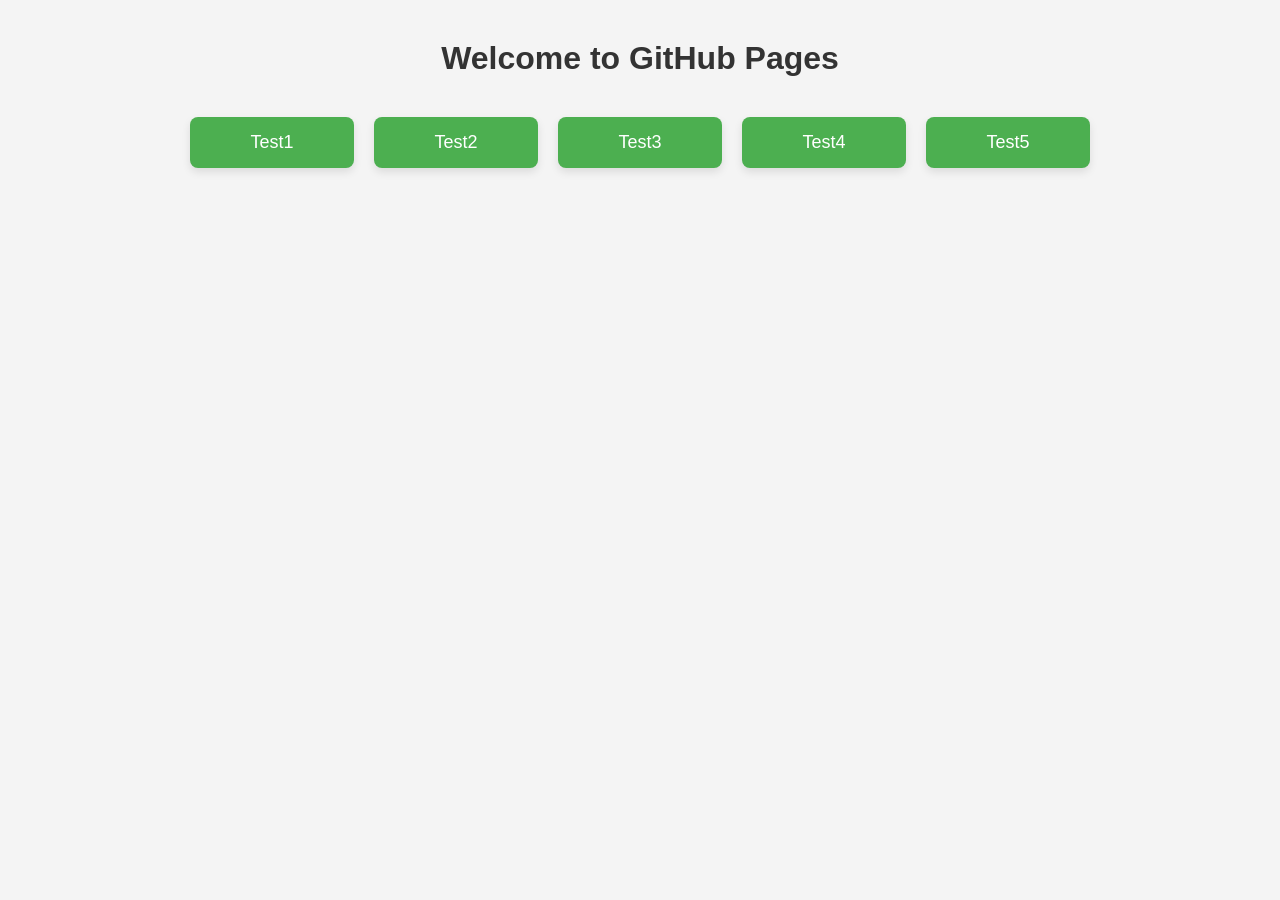
==== commit c433c793: "Add link to Test5 in index.html" ====
--- a/index.html
+++ b/index.html
@@ -90,6 +90,7 @@
         <a href="./Test2/index.html" class="button">Test2</a>
         <a href="./Test3/index.html" class="button">Test3</a>
         <a href="./Test4/index.html" class="button">Test4</a>
+        <a href="./Test5/index.html" class="button">Test5</a>
     </div>
 </body>
 </html>
